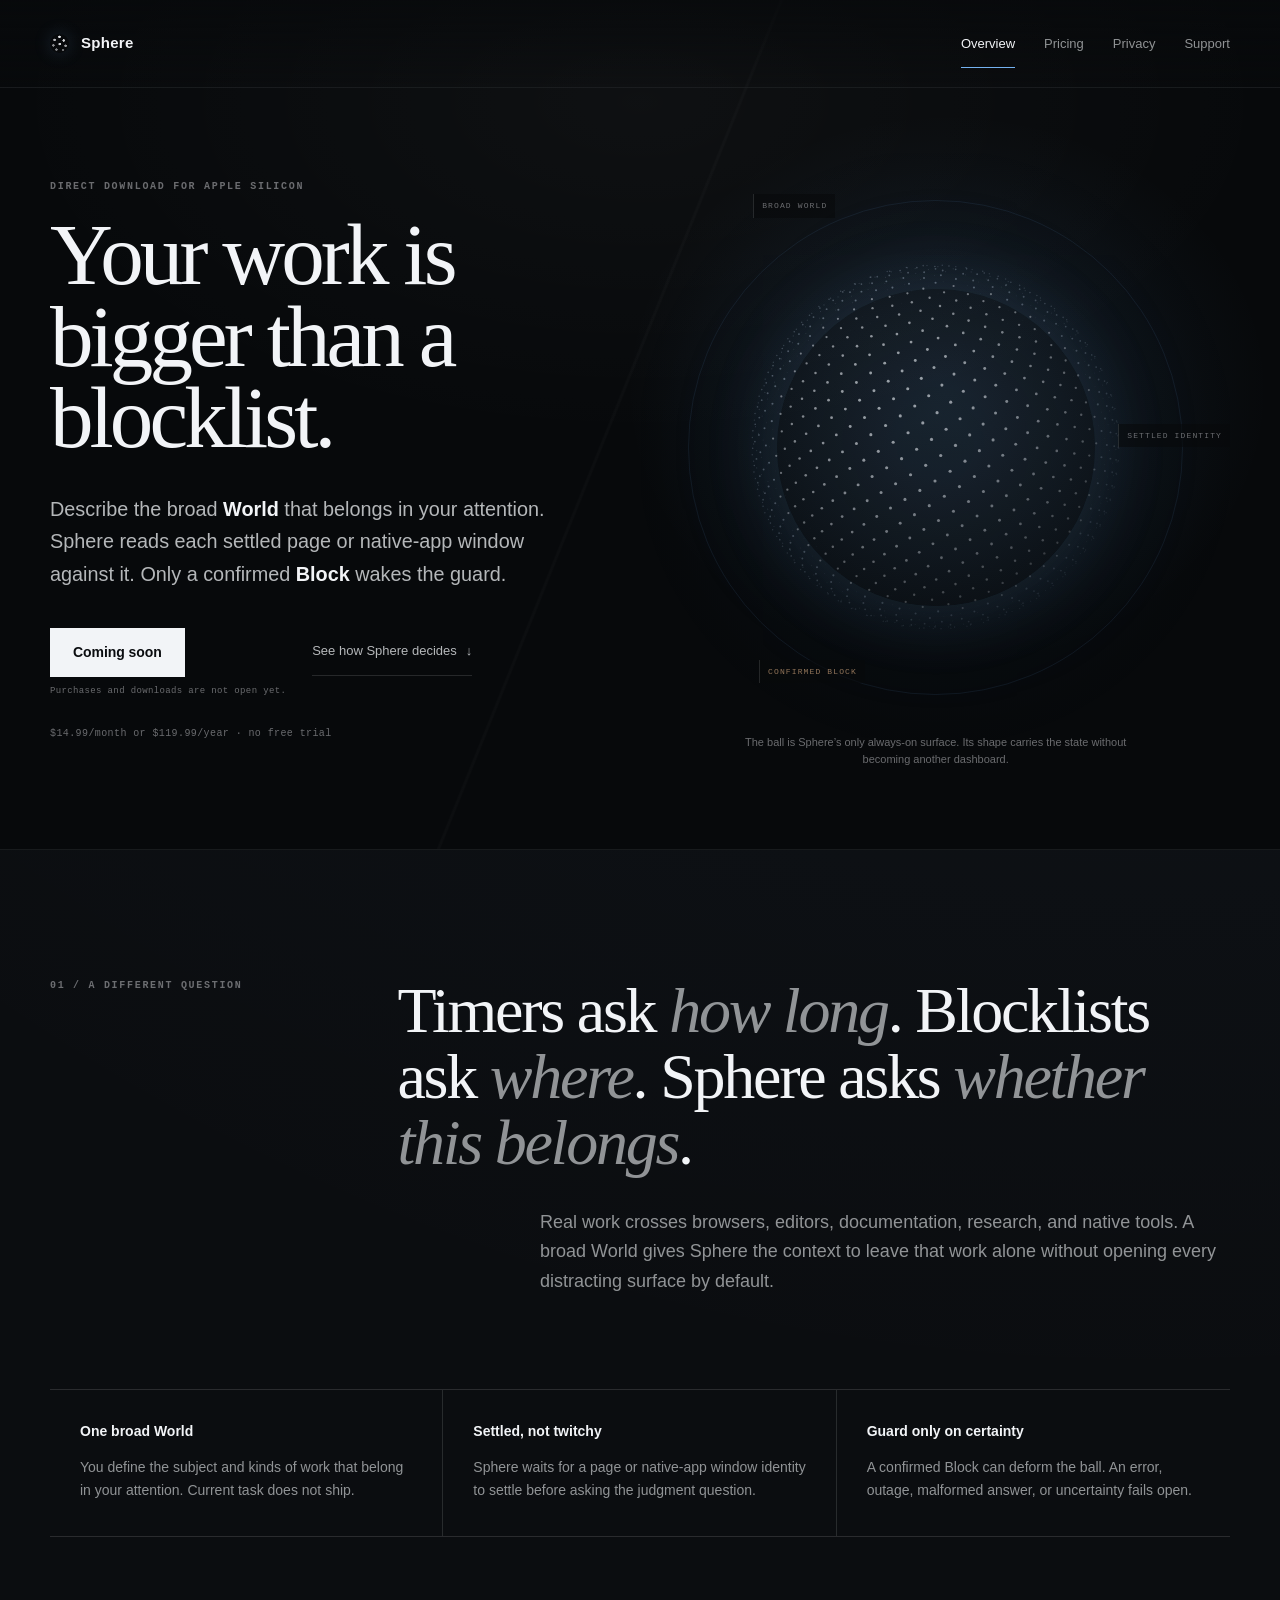
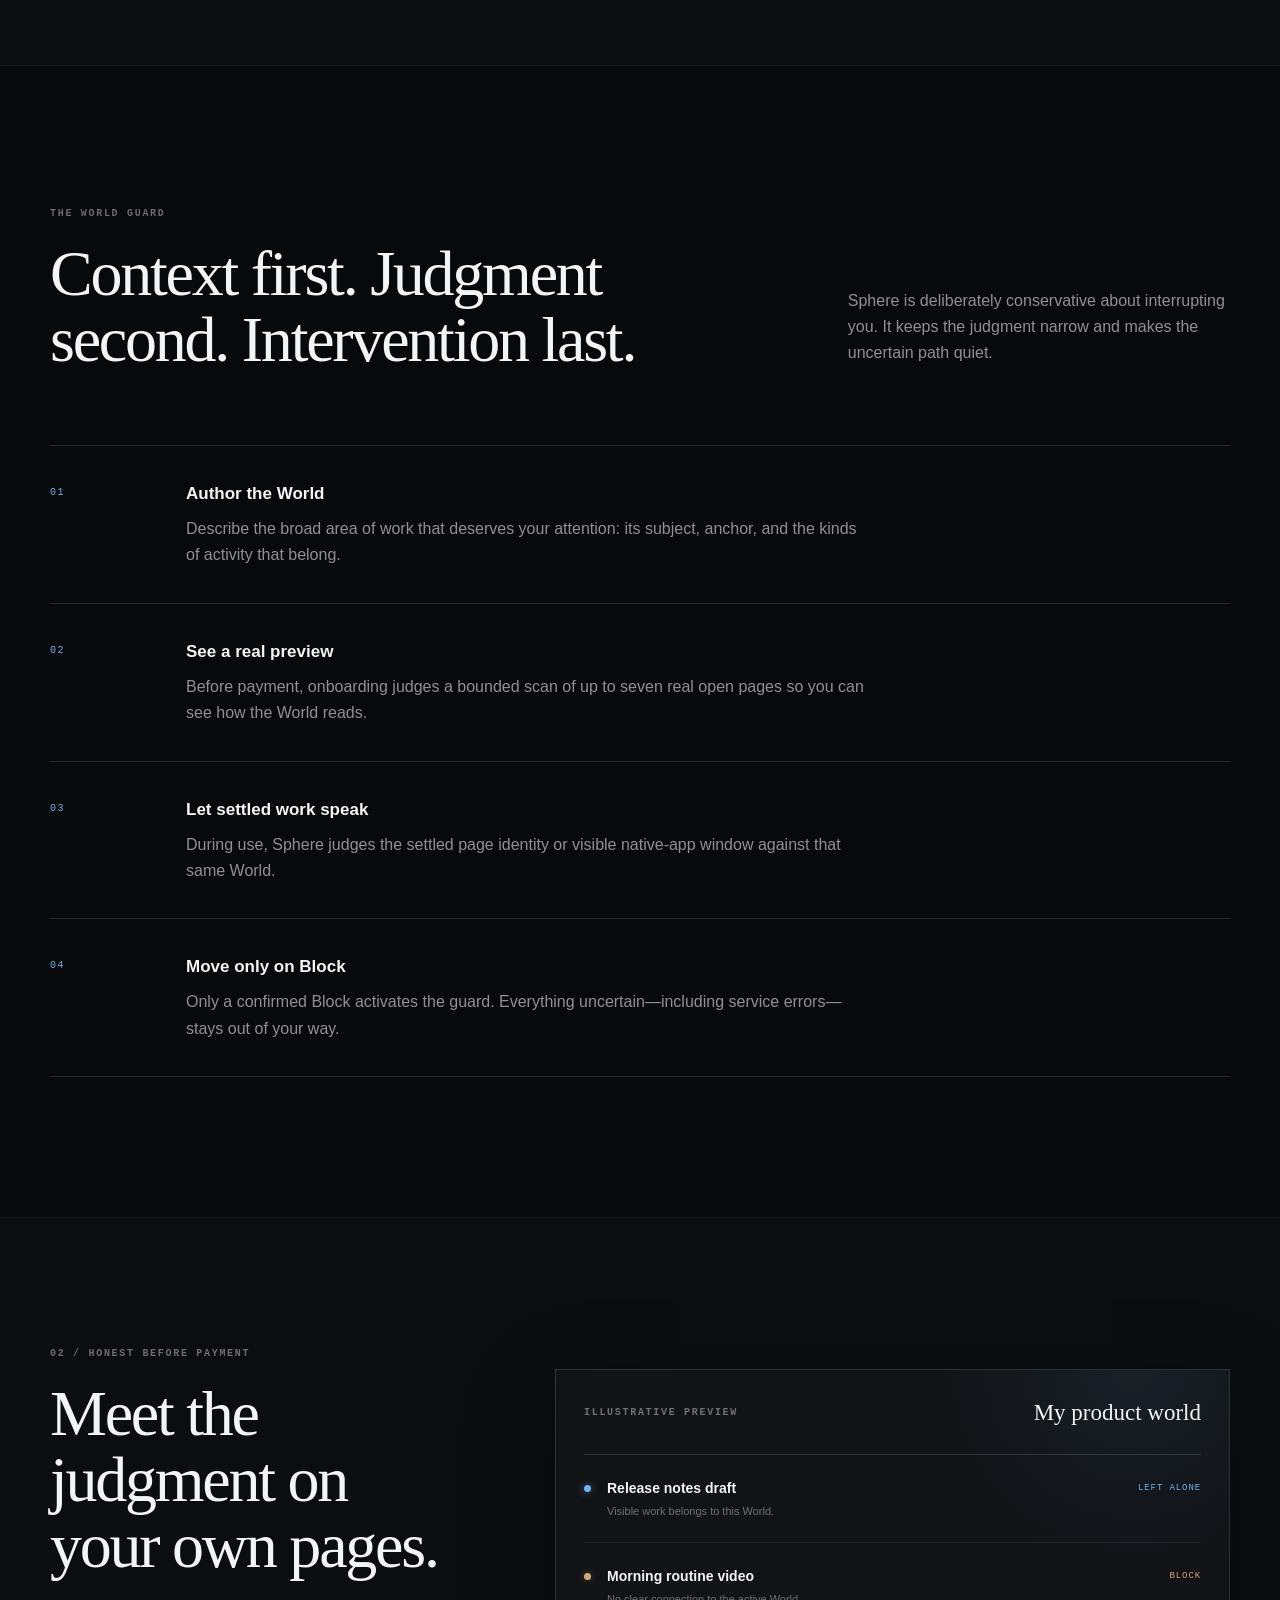
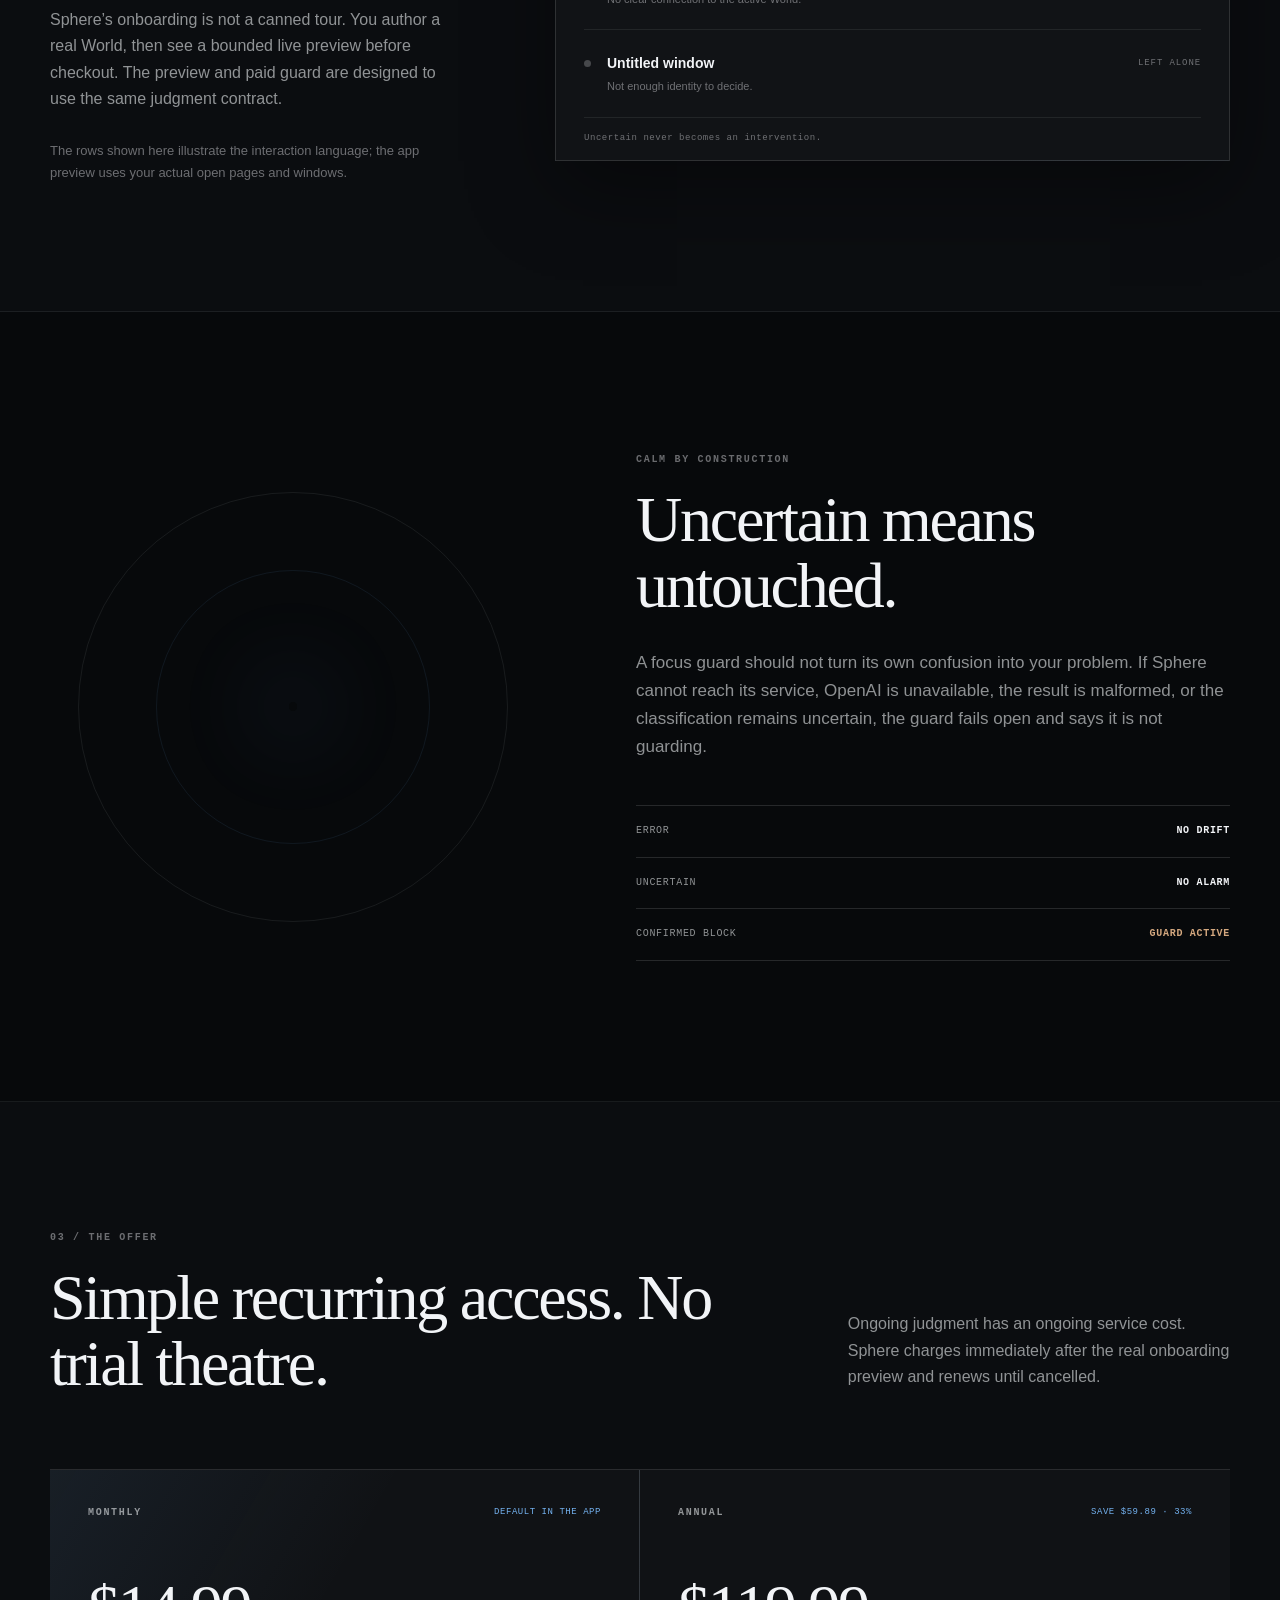
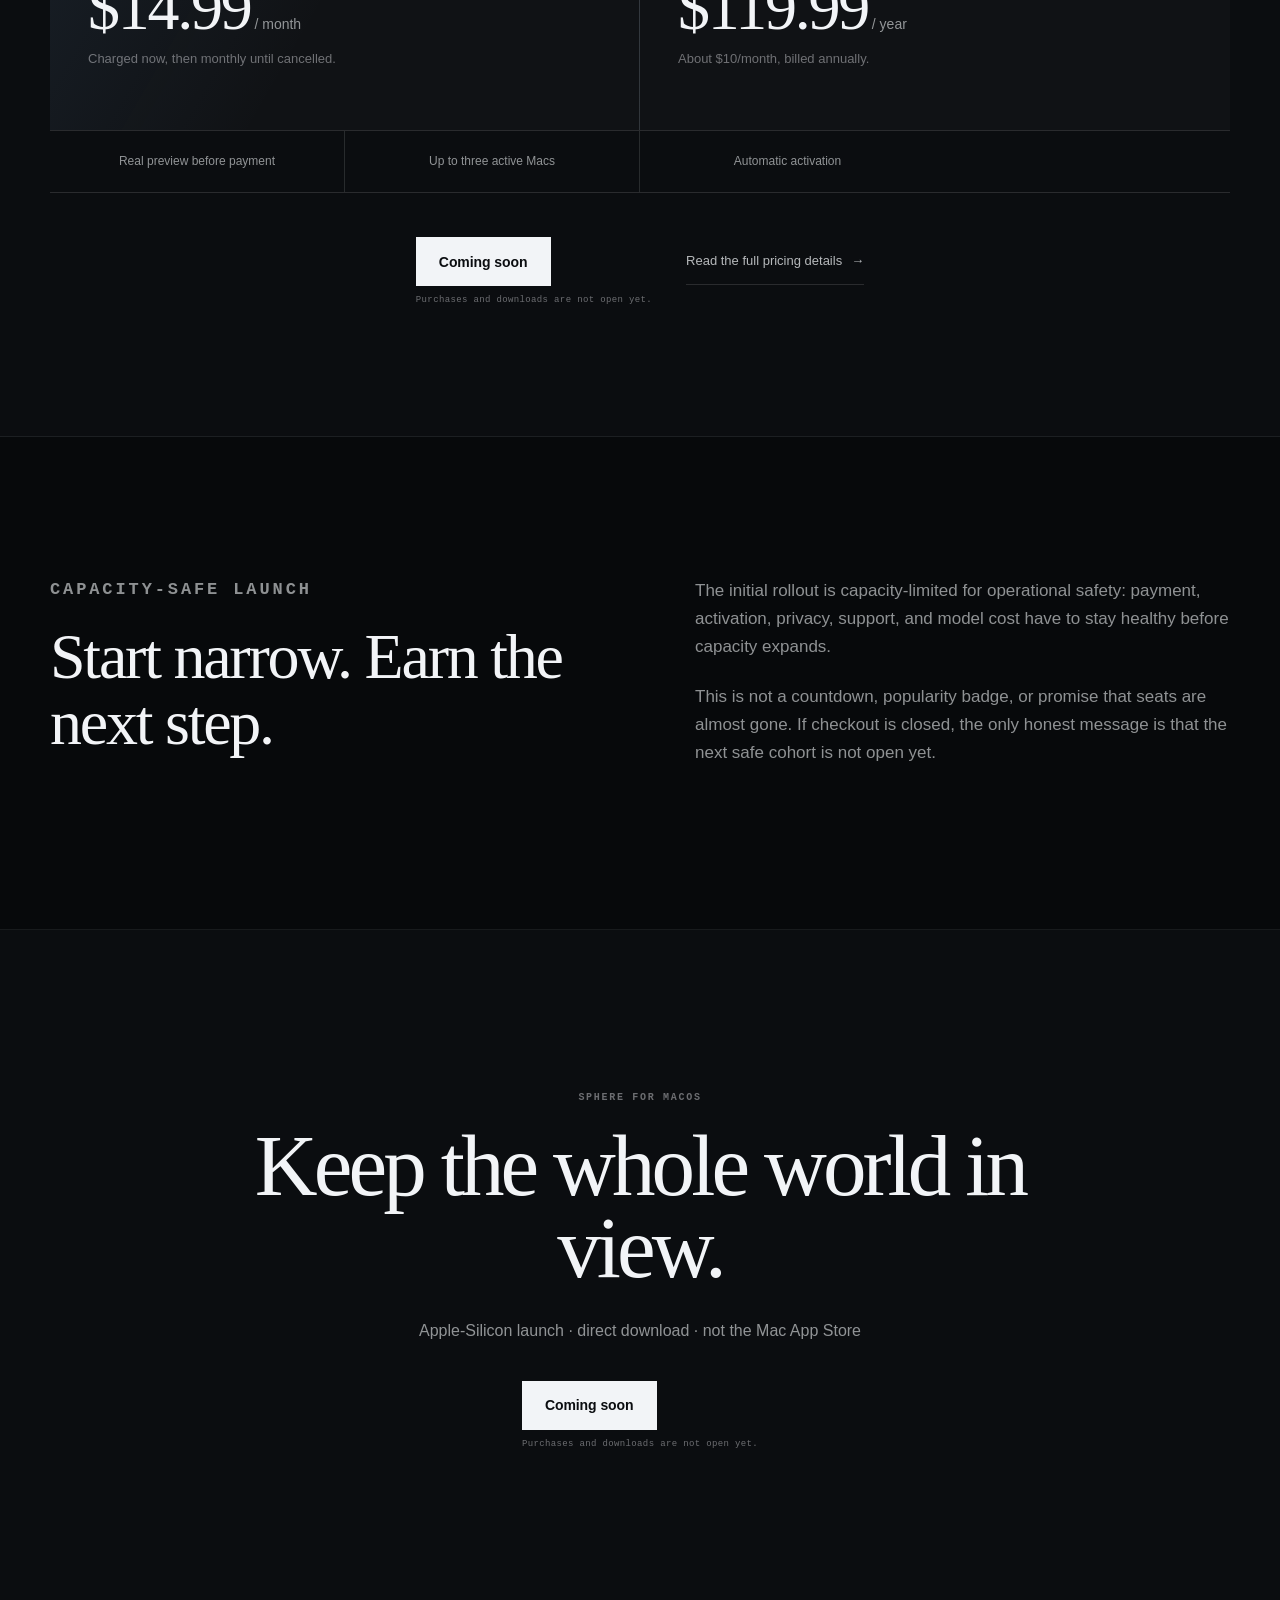
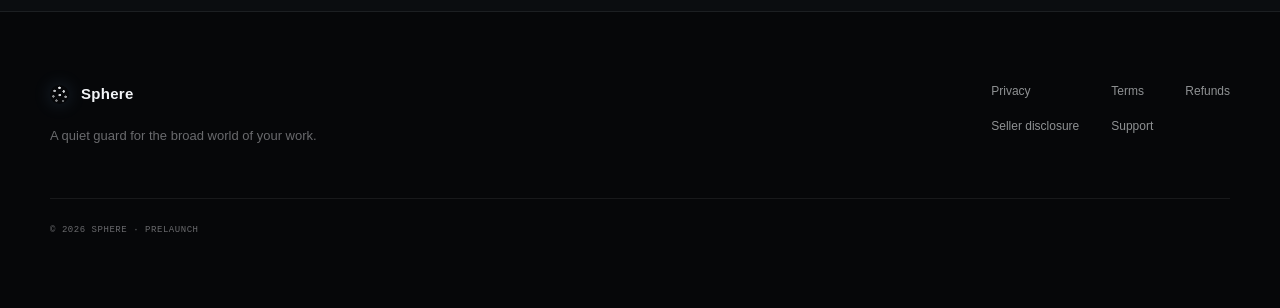
==== index.html @ e58c934d "Deploy Sphere prelaunch site from bf35079" ====
<!doctype html>
<html lang="en">
  <head>
    <meta charset="utf-8">
    <meta name="viewport" content="width=device-width, initial-scale=1">
    <meta name="theme-color" content="#0b0d10">
    <meta name="robots" content="index, follow">
    <title>Sphere — Focus without shrinking your world</title>
    <meta name="description" content="Sphere is a direct-download macOS focus guard that judges settled pages and app windows against the broad World of your work.">
    <meta property="og:type" content="website">
    <meta property="og:site_name" content="Sphere">
    <meta property="og:title" content="Sphere — Focus without shrinking your world">
    <meta property="og:description" content="Sphere is a direct-download macOS focus guard that judges settled pages and app windows against the broad World of your work.">
    <meta name="twitter:card" content="summary">
    <meta name="twitter:title" content="Sphere — Focus without shrinking your world">
    <meta name="twitter:description" content="Sphere is a direct-download macOS focus guard that judges settled pages and app windows against the broad World of your work.">
    <link rel="canonical" href="https://spherefocus.app/">
    <meta property="og:url" content="https://spherefocus.app/">
    <link rel="stylesheet" href="/assets/styles.css">
    <script src="/assets/site.js" type="module"></script>
  </head>
  <body class="home">
    <a class="skip-link" href="#main">Skip to content</a>
    
    <header class="site-header">
      <div class="nav-shell">
        <a class="brand" href="/" aria-label="Sphere home">
          <span class="brand-mark" aria-hidden="true"></span>
          <span>Sphere</span>
        </a>
        <button class="nav-toggle" type="button" aria-expanded="false" aria-controls="primary-nav">
          <span>Menu</span>
        </button>
        <nav class="primary-nav" id="primary-nav" aria-label="Primary">
          
      <a href="/" aria-current="page">
        Overview
      </a>
      <a href="/pricing">
        Pricing
      </a>
      <a href="/privacy">
        Privacy
      </a>
      <a href="/support">
        Support
      </a>
        </nav>
      </div>
    </header>
    <main id="main">
      
    <section class="hero section-dark">
      <div class="hero-atmosphere" aria-hidden="true"></div>
      <div class="wrap hero-grid">
        <div class="hero-copy">
          <p class="eyebrow">Direct download for Apple Silicon</p>
          <h1>Your work is bigger than a blocklist.</h1>
          <p class="hero-lede">
            Describe the broad <strong>World</strong> that belongs in your
            attention. Sphere reads each settled page or native-app window
            against it. Only a confirmed <strong>Block</strong> wakes the guard.
          </p>
          <div class="hero-actions">
            
      <span class="guarded-action prelaunch-action">
        <span class="button primary" aria-disabled="true">Coming soon</span>
        <span class="action-status">Purchases and downloads are not open yet.</span>
      </span>
            <a class="text-link" href="#how">See how Sphere decides <span aria-hidden="true">↓</span></a>
          </div>
          <p class="hero-footnote">
            $14.99/month or $119.99/year · no free trial
          </p>
        </div>
        <figure class="sphere-figure">
          <div class="sphere-frame">
            <canvas
              class="sphere-canvas"
              data-sphere
              data-dots="1280"
              aria-hidden="true"
            ></canvas>
            <span class="sphere-label sphere-label-top">Broad World</span>
            <span class="sphere-label sphere-label-right">Settled identity</span>
            <span class="sphere-label sphere-label-bottom">Confirmed Block</span>
          </div>
          <figcaption>
            The ball is Sphere’s only always-on surface. Its shape carries the
            state without becoming another dashboard.
          </figcaption>
        </figure>
      </div>
    </section>

    <section class="thesis-section">
      <div class="wrap thesis-grid">
        <p class="section-index">01 / A different question</p>
        <div class="thesis-copy">
          <h2>Timers ask <em>how long</em>. Blocklists ask <em>where</em>. Sphere asks <em>whether this belongs</em>.</h2>
          <p>
            Real work crosses browsers, editors, documentation, research, and
            native tools. A broad World gives Sphere the context to leave that
            work alone without opening every distracting surface by default.
          </p>
        </div>
      </div>
      <div class="wrap comparison-grid">
        
    <article class="fact-card">
      <h3>One broad World</h3>
      <p>You define the subject and kinds of work that belong in your attention. Current task does not ship.</p>
    </article>
        
    <article class="fact-card">
      <h3>Settled, not twitchy</h3>
      <p>Sphere waits for a page or native-app window identity to settle before asking the judgment question.</p>
    </article>
        
    <article class="fact-card">
      <h3>Guard only on certainty</h3>
      <p>A confirmed Block can deform the ball. An error, outage, malformed answer, or uncertainty fails open.</p>
    </article>
      </div>
    </section>

    <section class="how-section section-dark" id="how">
      <div class="wrap section-heading split-heading">
        <div>
          <p class="eyebrow">The World guard</p>
          <h2>Context first. Judgment second. Intervention last.</h2>
        </div>
        <p>
          Sphere is deliberately conservative about interrupting you. It keeps
          the judgment narrow and makes the uncertain path quiet.
        </p>
      </div>
      <div class="wrap steps">
        
    <article class="step">
      <p class="step-number" aria-hidden="true">01</p>
      <div>
        <h3>Author the World</h3>
        <p>Describe the broad area of work that deserves your attention: its subject, anchor, and the kinds of activity that belong.</p>
      </div>
    </article>
        
    <article class="step">
      <p class="step-number" aria-hidden="true">02</p>
      <div>
        <h3>See a real preview</h3>
        <p>Before payment, onboarding judges a bounded scan of up to seven real open pages so you can see how the World reads.</p>
      </div>
    </article>
        
    <article class="step">
      <p class="step-number" aria-hidden="true">03</p>
      <div>
        <h3>Let settled work speak</h3>
        <p>During use, Sphere judges the settled page identity or visible native-app window against that same World.</p>
      </div>
    </article>
        
    <article class="step">
      <p class="step-number" aria-hidden="true">04</p>
      <div>
        <h3>Move only on Block</h3>
        <p>Only a confirmed Block activates the guard. Everything uncertain—including service errors—stays out of your way.</p>
      </div>
    </article>
      </div>
    </section>

    <section class="preview-section">
      <div class="wrap preview-grid">
        <div class="preview-copy">
          <p class="section-index">02 / Honest before payment</p>
          <h2>Meet the judgment on your own pages.</h2>
          <p>
            Sphere’s onboarding is not a canned tour. You author a real World,
            then see a bounded live preview before checkout. The preview and
            paid guard are designed to use the same judgment contract.
          </p>
          <p class="quiet">
            The rows shown here illustrate the interaction language; the app
            preview uses your actual open pages and windows.
          </p>
        </div>
        <div class="judgment-panel" aria-label="Illustrative Sphere preview states">
          <div class="panel-head">
            <span class="tag">Illustrative preview</span>
            <span>My product world</span>
          </div>
          <div class="judgment-row">
            <span class="verdict-dot allow" aria-hidden="true"></span>
            <div><strong>Release notes draft</strong><small>Visible work belongs to this World.</small></div>
            <span class="verdict allow">Left alone</span>
          </div>
          <div class="judgment-row">
            <span class="verdict-dot block" aria-hidden="true"></span>
            <div><strong>Morning routine video</strong><small>No clear connection to the active World.</small></div>
            <span class="verdict block">Block</span>
          </div>
          <div class="judgment-row">
            <span class="verdict-dot uncertain" aria-hidden="true"></span>
            <div><strong>Untitled window</strong><small>Not enough identity to decide.</small></div>
            <span class="verdict uncertain">Left alone</span>
          </div>
          <p class="panel-note">Uncertain never becomes an intervention.</p>
        </div>
      </div>
    </section>

    <section class="fail-open-section section-dark">
      <div class="wrap fail-open-grid">
        <div class="fail-open-orbit" aria-hidden="true">
          <div class="orbit-ring">
            <canvas class="sphere-canvas small" data-sphere data-dots="560"></canvas>
          </div>
        </div>
        <div>
          <p class="eyebrow">Calm by construction</p>
          <h2>Uncertain means untouched.</h2>
          <p class="lede">
            A focus guard should not turn its own confusion into your problem.
            If Sphere cannot reach its service, OpenAI is unavailable, the
            result is malformed, or the classification remains uncertain, the
            guard fails open and says it is not guarding.
          </p>
          <ul class="signal-list">
            <li><span>Error</span><strong>No drift</strong></li>
            <li><span>Uncertain</span><strong>No alarm</strong></li>
            <li><span>Confirmed Block</span><strong>Guard active</strong></li>
          </ul>
        </div>
      </div>
    </section>

    <section class="pricing-section">
      <div class="wrap section-heading split-heading">
        <div>
          <p class="section-index">03 / The offer</p>
          <h2>Simple recurring access. No trial theatre.</h2>
        </div>
        <p>
          Ongoing judgment has an ongoing service cost. Sphere charges
          immediately after the real onboarding preview and renews until
          cancelled.
        </p>
      </div>
      <div class="wrap">
        
    <div class="plan-grid" aria-label="Sphere subscription plans">
      <article class="plan-card plan-default">
        <div class="plan-topline">
          <span class="tag">Monthly</span>
          <span class="plan-default-note">Default in the app</span>
        </div>
        <p class="plan-price"><span>$14.99</span> / month</p>
        <p>Charged now, then monthly until cancelled.</p>
      </article>
      <article class="plan-card">
        <div class="plan-topline">
          <span class="tag">Annual</span>
          <span class="plan-save">Save $59.89 · 33%</span>
        </div>
        <p class="plan-price"><span>$119.99</span> / year</p>
        <p>About $10/month, billed annually.</p>
      </article>
    </div>
        <div class="offer-strip">
          <span>Real preview before payment</span>
          <span>Up to three active Macs</span>
          <span>Automatic activation</span>
        </div>
        <div class="center-action">
          
      <span class="guarded-action prelaunch-action">
        <span class="button primary" aria-disabled="true">Coming soon</span>
        <span class="action-status">Purchases and downloads are not open yet.</span>
      </span>
          <a class="text-link" href="/pricing">Read the full pricing details <span aria-hidden="true">→</span></a>
        </div>
      </div>
    </section>

    <section class="rollout-section section-dark">
      <div class="wrap rollout-grid">
        <div>
          <p class="eyebrow">Capacity-safe launch</p>
          <h2>Start narrow. Earn the next step.</h2>
        </div>
        <div>
          <p>
            The initial rollout is capacity-limited for operational safety:
            payment, activation, privacy, support, and model cost have to stay
            healthy before capacity expands.
          </p>
          <p>
            This is not a countdown, popularity badge, or promise that seats
            are almost gone. If checkout is closed, the only honest message is
            that the next safe cohort is not open yet.
          </p>
        </div>
      </div>
    </section>

    <section class="closing-section">
      <div class="wrap closing-inner">
        <p class="eyebrow">Sphere for macOS</p>
        <h2>Keep the whole world in view.</h2>
        <p>Apple-Silicon launch · direct download · not the Mac App Store</p>
        
      <span class="guarded-action prelaunch-action">
        <span class="button primary" aria-disabled="true">Coming soon</span>
        <span class="action-status">Purchases and downloads are not open yet.</span>
      </span>
      </div>
    </section>
  
    </main>
    
    <footer class="site-footer">
      <div class="wrap footer-grid">
        <div>
          <a class="brand footer-brand" href="/">
            <span class="brand-mark" aria-hidden="true"></span>
            <span>Sphere</span>
          </a>
          <p>A quiet guard for the broad world of your work.</p>
        </div>
        <nav class="footer-links" aria-label="Legal and support">
          <a href="/privacy">Privacy</a><a href="/terms">Terms</a><a href="/refund">Refunds</a><a href="/commercial-disclosure">Seller disclosure</a><a href="/support">Support</a>
        </nav>
        <div class="footer-state">
          <span>© 2026 Sphere · Prelaunch</span>
        </div>
      </div>
    </footer>
  </body>
</html>
---- assets/styles.css ----
:root {
  color-scheme: dark;
  --bg: #0b0d10;
  --bg-deep: #07090b;
  --bg-raised: #111419;
  --bg-soft: #15191f;
  --ink: #f2f4f7;
  --ink-75: rgba(242, 244, 247, 0.74);
  --ink-58: rgba(242, 244, 247, 0.58);
  --ink-42: rgba(242, 244, 247, 0.42);
  --ink-24: rgba(242, 244, 247, 0.24);
  --line: rgba(242, 244, 247, 0.13);
  --line-soft: rgba(242, 244, 247, 0.075);
  --accent: #74b2f0;
  --accent-soft: rgba(116, 178, 240, 0.13);
  --warm: #d4a87f;
  --serif: "Iowan Old Style", "Baskerville", "Times New Roman", serif;
  --sans:
    -apple-system, BlinkMacSystemFont, "SF Pro Text", "Helvetica Neue", Arial,
    sans-serif;
  --mono: "SFMono-Regular", "SF Mono", Menlo, Consolas, monospace;
  --wrap: min(1180px, calc(100vw - 64px));
  --shadow: 0 28px 80px rgba(0, 0, 0, 0.38);
}

* {
  box-sizing: border-box;
}

html {
  scroll-behavior: smooth;
  background: var(--bg);
}

body {
  margin: 0;
  min-width: 320px;
  overflow-x: hidden;
  background:
    radial-gradient(
      circle at 90% -10%,
      rgba(116, 178, 240, 0.07),
      transparent 28%
    ),
    var(--bg);
  color: var(--ink);
  font-family: var(--sans);
  font-size: 16px;
  line-height: 1.65;
  -webkit-font-smoothing: antialiased;
  text-rendering: optimizeLegibility;
}

::selection {
  background: rgba(116, 178, 240, 0.28);
  color: var(--ink);
}

a {
  color: inherit;
}

img,
canvas {
  display: block;
  max-width: 100%;
}

button,
input,
select,
textarea {
  font: inherit;
}

button:disabled {
  cursor: not-allowed;
}

:focus-visible {
  outline: 2px solid var(--accent);
  outline-offset: 4px;
}

.skip-link {
  position: fixed;
  top: 12px;
  left: 12px;
  z-index: 100;
  padding: 10px 14px;
  transform: translateY(-160%);
  background: var(--ink);
  color: var(--bg);
  text-decoration: none;
}

.skip-link:focus {
  transform: translateY(0);
}

.wrap {
  width: var(--wrap);
  margin-inline: auto;
}

.site-header {
  position: absolute;
  inset: 0 0 auto;
  z-index: 20;
  height: 88px;
  border-bottom: 1px solid var(--line-soft);
  background: linear-gradient(180deg, rgba(7, 9, 11, 0.74), transparent);
}

.nav-shell {
  width: var(--wrap);
  height: 100%;
  margin-inline: auto;
  display: flex;
  align-items: center;
  justify-content: space-between;
  gap: 32px;
}

.brand {
  display: inline-flex;
  align-items: center;
  gap: 12px;
  color: var(--ink);
  font-size: 15px;
  font-weight: 620;
  letter-spacing: 0.02em;
  text-decoration: none;
}

.brand-mark {
  width: 19px;
  height: 19px;
  border-radius: 50%;
  background:
    radial-gradient(
      circle at 50% 15%,
      rgba(242, 244, 247, 0.95) 0 1px,
      transparent 1.5px
    ),
    radial-gradient(
      circle at 24% 31%,
      rgba(242, 244, 247, 0.75) 0 1px,
      transparent 1.5px
    ),
    radial-gradient(
      circle at 72% 34%,
      rgba(242, 244, 247, 0.85) 0 1px,
      transparent 1.5px
    ),
    radial-gradient(
      circle at 18% 60%,
      rgba(242, 244, 247, 0.56) 0 1px,
      transparent 1.5px
    ),
    radial-gradient(
      circle at 51% 53%,
      rgba(242, 244, 247, 0.86) 0 1px,
      transparent 1.5px
    ),
    radial-gradient(
      circle at 82% 62%,
      rgba(242, 244, 247, 0.64) 0 1px,
      transparent 1.5px
    ),
    radial-gradient(
      circle at 34% 82%,
      rgba(242, 244, 247, 0.5) 0 1px,
      transparent 1.5px
    ),
    radial-gradient(
      circle at 69% 84%,
      rgba(242, 244, 247, 0.42) 0 1px,
      transparent 1.5px
    );
  box-shadow: 0 0 18px rgba(116, 178, 240, 0.18);
}

.primary-nav {
  display: flex;
  align-items: center;
  gap: 29px;
}

.primary-nav a {
  position: relative;
  color: var(--ink-58);
  font-size: 13px;
  text-decoration: none;
  transition: color 150ms ease;
}

.primary-nav a:hover,
.primary-nav a[aria-current="page"] {
  color: var(--ink);
}

.primary-nav a[aria-current="page"]::after {
  position: absolute;
  content: "";
  left: 0;
  right: 0;
  bottom: -14px;
  height: 1px;
  background: var(--accent);
}

.nav-toggle {
  display: none;
  border: 0;
  background: transparent;
  color: var(--ink);
}

.section-dark {
  position: relative;
  background-color: var(--bg-deep);
  color: var(--ink);
}

.hero {
  min-height: 850px;
  overflow: hidden;
  border-bottom: 1px solid var(--line-soft);
  display: grid;
  align-items: center;
}

.hero-atmosphere {
  position: absolute;
  inset: 0;
  pointer-events: none;
  background:
    radial-gradient(
      ellipse 40% 52% at 74% 46%,
      rgba(116, 178, 240, 0.1),
      transparent 63%
    ),
    radial-gradient(
      ellipse 80% 64% at 50% 12%,
      rgba(255, 255, 255, 0.03),
      transparent 63%
    ),
    linear-gradient(
      112deg,
      transparent 0 48%,
      rgba(255, 255, 255, 0.018) 48.1% 48.2%,
      transparent 48.3%
    );
}

.hero-grid {
  position: relative;
  display: grid;
  grid-template-columns: minmax(0, 0.96fr) minmax(480px, 1.04fr);
  gap: 48px;
  align-items: center;
  padding-block: 152px 80px;
}

.eyebrow,
.section-index,
.tag {
  margin: 0 0 20px;
  color: var(--ink-42);
  font-family: var(--mono);
  font-size: 10px;
  font-weight: 600;
  letter-spacing: 0.17em;
  line-height: 1.5;
  text-transform: uppercase;
}

.hero h1,
.page-hero h1,
.closing-inner h2 {
  margin: 0;
  max-width: 900px;
  font-family: var(--serif);
  font-size: clamp(62px, 6.8vw, 104px);
  font-weight: 400;
  letter-spacing: -0.045em;
  line-height: 0.94;
}

.hero h1 {
  max-width: 700px;
}

.hero-lede {
  max-width: 620px;
  margin: 34px 0 0;
  color: var(--ink-75);
  font-size: clamp(17px, 1.55vw, 21px);
  line-height: 1.62;
}

.hero-lede strong {
  color: var(--ink);
  font-weight: 580;
}

.hero-actions {
  display: flex;
  align-items: flex-start;
  flex-wrap: wrap;
  gap: 20px 26px;
  margin-top: 38px;
}

.guarded-action {
  display: inline-flex;
  flex-direction: column;
  align-items: flex-start;
  gap: 8px;
  max-width: 310px;
}

.button {
  min-height: 49px;
  display: inline-flex;
  align-items: center;
  justify-content: center;
  padding: 12px 22px;
  border: 1px solid var(--ink);
  border-radius: 0;
  background: var(--ink);
  color: var(--bg);
  font-size: 14px;
  font-weight: 650;
  letter-spacing: -0.005em;
  line-height: 1.2;
  text-align: center;
  text-decoration: none;
  transition:
    opacity 150ms ease,
    background 150ms ease,
    color 150ms ease;
}

.button:hover:not(:disabled) {
  opacity: 0.82;
}

.button:disabled {
  border-color: var(--line);
  background: rgba(242, 244, 247, 0.075);
  color: var(--ink-42);
}

.button.secondary {
  border-color: var(--line);
  background: transparent;
  color: var(--ink);
}

.action-status {
  color: var(--ink-42);
  font-family: var(--mono);
  font-size: 9px;
  letter-spacing: 0.04em;
  line-height: 1.45;
}

.text-link {
  display: inline-flex;
  align-items: center;
  min-height: 48px;
  gap: 9px;
  color: var(--ink-75);
  font-size: 13px;
  text-decoration: none;
  border-bottom: 1px solid var(--line);
  transition:
    color 150ms ease,
    border-color 150ms ease;
}

.text-link:hover {
  color: var(--ink);
  border-color: var(--ink-58);
}

.hero-footnote {
  margin: 28px 0 0;
  color: var(--ink-42);
  font-family: var(--mono);
  font-size: 10px;
  letter-spacing: 0.04em;
}

.sphere-figure {
  margin: 0;
}

.sphere-frame {
  position: relative;
  width: min(100%, 620px);
  aspect-ratio: 1;
  margin-inline: auto;
}

.sphere-frame::before,
.sphere-frame::after {
  position: absolute;
  z-index: 0;
  content: "";
  pointer-events: none;
  border-radius: 50%;
}

.sphere-frame::before {
  inset: 8%;
  border: 1px solid rgba(116, 178, 240, 0.09);
}

.sphere-frame::after {
  inset: 23%;
  box-shadow:
    0 0 80px rgba(116, 178, 240, 0.13),
    0 0 170px rgba(116, 178, 240, 0.05);
}

.sphere-canvas {
  position: relative;
  z-index: 1;
  width: 100%;
  height: 100%;
}

.sphere-label {
  position: absolute;
  z-index: 2;
  padding: 5px 8px;
  border-left: 1px solid var(--line);
  color: var(--ink-42);
  background: rgba(7, 9, 11, 0.6);
  font-family: var(--mono);
  font-size: 8px;
  letter-spacing: 0.14em;
  text-transform: uppercase;
}

.sphere-label-top {
  top: 7%;
  left: 19%;
}

.sphere-label-right {
  top: 46%;
  right: 0;
}

.sphere-label-bottom {
  bottom: 10%;
  left: 20%;
  color: rgba(212, 168, 127, 0.68);
}

.sphere-figure figcaption {
  max-width: 430px;
  margin: -8px auto 0;
  color: var(--ink-42);
  font-size: 11px;
  line-height: 1.55;
  text-align: center;
}

.thesis-section,
.preview-section,
.pricing-section,
.closing-section,
.page-section {
  padding-block: 128px;
  border-bottom: 1px solid var(--line-soft);
}

.thesis-grid {
  display: grid;
  grid-template-columns: 0.35fr 1fr;
  gap: 56px;
}

.thesis-copy {
  max-width: 850px;
}

.thesis-copy h2,
.section-heading h2,
.fail-open-grid h2,
.rollout-grid h2,
.preview-copy h2,
.prose h2,
.download-card h2,
.release-body h2,
.refund-grid h2 {
  margin: 0;
  font-family: var(--serif);
  font-size: clamp(40px, 5vw, 68px);
  font-weight: 400;
  letter-spacing: -0.035em;
  line-height: 1.03;
}

.thesis-copy h2 em {
  color: var(--ink-58);
  font-weight: 400;
}

.thesis-copy > p {
  max-width: 690px;
  margin: 32px 0 0 auto;
  color: var(--ink-58);
  font-size: 18px;
}

.comparison-grid {
  display: grid;
  grid-template-columns: repeat(3, 1fr);
  margin-top: 92px;
  border-top: 1px solid var(--line);
  border-bottom: 1px solid var(--line);
}

.fact-card {
  padding: 30px 30px 34px;
  border-right: 1px solid var(--line);
}

.fact-card:last-child {
  border-right: 0;
}

.fact-card h3 {
  margin: 0 0 13px;
  color: var(--ink);
  font-family: var(--sans);
  font-size: 14px;
  font-weight: 620;
}

.fact-card p {
  margin: 0;
  color: var(--ink-58);
  font-size: 14px;
}

.how-section,
.fail-open-section,
.rollout-section {
  padding-block: 140px;
  border-bottom: 1px solid var(--line-soft);
}

.section-heading {
  margin-bottom: 72px;
}

.split-heading {
  display: grid;
  grid-template-columns: minmax(0, 1.3fr) minmax(280px, 0.7fr);
  gap: 88px;
  align-items: end;
}

.split-heading > p {
  margin: 0 0 6px;
  color: var(--ink-58);
  font-size: 16px;
}

.steps {
  border-top: 1px solid var(--line);
}

.step {
  display: grid;
  grid-template-columns: 110px 1fr;
  gap: 26px;
  padding: 34px 0;
  border-bottom: 1px solid var(--line);
}

.step-number {
  margin: 5px 0 0;
  color: var(--accent);
  font-family: var(--mono);
  font-size: 10px;
  letter-spacing: 0.16em;
}

.step h3 {
  margin: 0;
  font-size: 17px;
  font-weight: 600;
}

.step p:not(.step-number) {
  max-width: 680px;
  margin: 8px 0 0;
  color: var(--ink-58);
}

.preview-grid {
  display: grid;
  grid-template-columns: minmax(0, 0.75fr) minmax(500px, 1.25fr);
  gap: 100px;
  align-items: center;
}

.preview-copy p:not(.section-index) {
  max-width: 540px;
  margin: 28px 0 0;
  color: var(--ink-58);
}

.preview-copy p.quiet,
.quiet {
  color: var(--ink-42);
  font-size: 13px;
}

.judgment-panel {
  position: relative;
  padding: 24px 28px 14px;
  overflow: hidden;
  border: 1px solid var(--line);
  background:
    radial-gradient(
      circle at 86% 0,
      rgba(116, 178, 240, 0.08),
      transparent 30%
    ),
    rgba(255, 255, 255, 0.025);
  box-shadow: var(--shadow);
}

.panel-head {
  display: flex;
  align-items: center;
  justify-content: space-between;
  gap: 20px;
  padding-bottom: 22px;
  border-bottom: 1px solid var(--line);
}

.panel-head .tag {
  margin: 0;
}

.panel-head > span:last-child {
  font-family: var(--serif);
  font-size: 23px;
}

.judgment-row {
  display: grid;
  grid-template-columns: 8px minmax(0, 1fr) auto;
  gap: 15px;
  align-items: start;
  padding: 22px 0;
  border-bottom: 1px solid var(--line-soft);
}

.judgment-row strong,
.judgment-row small {
  display: block;
}

.judgment-row strong {
  color: var(--ink);
  font-size: 14px;
  font-weight: 570;
}

.judgment-row small {
  margin-top: 3px;
  color: var(--ink-42);
  font-size: 11px;
  line-height: 1.5;
}

.verdict-dot {
  width: 7px;
  height: 7px;
  margin-top: 8px;
  border-radius: 50%;
  background: var(--ink-24);
}

.verdict-dot.allow {
  background: var(--accent);
  box-shadow: 0 0 8px rgba(116, 178, 240, 0.55);
}

.verdict-dot.block {
  background: var(--warm);
  box-shadow: 0 0 8px rgba(212, 168, 127, 0.4);
}

.verdict {
  margin-top: 4px;
  color: var(--ink-42);
  font-family: var(--mono);
  font-size: 9px;
  letter-spacing: 0.1em;
  text-transform: uppercase;
}

.verdict.allow {
  color: var(--accent);
}

.verdict.block {
  color: var(--warm);
}

.panel-note {
  margin: 13px 0 0;
  color: var(--ink-42);
  font-family: var(--mono);
  font-size: 9px;
  letter-spacing: 0.06em;
}

.fail-open-grid {
  display: grid;
  grid-template-columns: minmax(390px, 0.9fr) minmax(0, 1.1fr);
  gap: 100px;
  align-items: center;
}

.fail-open-orbit {
  min-height: 480px;
  display: grid;
  place-items: center;
}

.orbit-ring {
  position: relative;
  width: 430px;
  max-width: 100%;
  aspect-ratio: 1;
  border: 1px solid var(--line-soft);
  border-radius: 50%;
}

.orbit-ring::before,
.orbit-ring::after {
  position: absolute;
  content: "";
  border-radius: 50%;
}

.orbit-ring::before {
  inset: 18%;
  border: 1px solid rgba(116, 178, 240, 0.09);
}

.orbit-ring::after {
  inset: 49%;
  box-shadow: 0 0 90px 42px rgba(116, 178, 240, 0.06);
}

.orbit-ring .sphere-canvas {
  position: absolute;
  inset: 12%;
  width: 76%;
  height: 76%;
}

.fail-open-grid .lede {
  margin: 30px 0 0;
  color: var(--ink-58);
  font-size: 17px;
}

.signal-list {
  margin: 44px 0 0;
  padding: 0;
  list-style: none;
  border-top: 1px solid var(--line);
}

.signal-list li {
  display: flex;
  justify-content: space-between;
  gap: 28px;
  padding: 17px 0;
  border-bottom: 1px solid var(--line);
  color: var(--ink-58);
  font-family: var(--mono);
  font-size: 10px;
  letter-spacing: 0.07em;
  text-transform: uppercase;
}

.signal-list strong {
  color: var(--ink);
  font-weight: 550;
}

.signal-list li:last-child strong {
  color: var(--warm);
}

.plan-grid {
  display: grid;
  grid-template-columns: repeat(2, 1fr);
  border-top: 1px solid var(--line);
  border-bottom: 1px solid var(--line);
}

.plan-card {
  min-height: 260px;
  padding: 35px 38px;
  border-right: 1px solid var(--line);
  background: rgba(255, 255, 255, 0.018);
}

.plan-card:last-child {
  border-right: 0;
}

.plan-default {
  background:
    linear-gradient(120deg, rgba(116, 178, 240, 0.08), transparent 48%),
    rgba(255, 255, 255, 0.018);
}

.plan-topline {
  display: flex;
  justify-content: space-between;
  gap: 20px;
}

.plan-topline .tag {
  margin: 0;
  color: var(--ink-58);
}

.plan-default-note,
.plan-save {
  color: var(--accent);
  font-family: var(--mono);
  font-size: 9px;
  letter-spacing: 0.06em;
  text-transform: uppercase;
}

.plan-price {
  margin: 56px 0 8px;
  color: var(--ink-58);
  font-size: 14px;
}

.plan-price span {
  color: var(--ink);
  font-family: var(--serif);
  font-size: clamp(45px, 5vw, 67px);
  letter-spacing: -0.035em;
  line-height: 1;
}

.plan-card > p:last-child {
  margin: 0;
  color: var(--ink-42);
  font-size: 13px;
}

.offer-strip {
  display: grid;
  grid-template-columns: repeat(4, 1fr);
  border-bottom: 1px solid var(--line);
}

.offer-strip span {
  padding: 21px 22px;
  border-right: 1px solid var(--line);
  color: var(--ink-58);
  font-size: 12px;
  text-align: center;
}

.offer-strip span:last-child {
  border-right: 0;
}

.center-action,
.pricing-action {
  display: flex;
  align-items: flex-start;
  justify-content: center;
  flex-wrap: wrap;
  gap: 24px 34px;
  margin-top: 44px;
}

.rollout-grid {
  display: grid;
  grid-template-columns: 1fr 1fr;
  gap: 110px;
  align-items: start;
}

.rollout-grid p {
  margin: 0 0 22px;
  color: var(--ink-58);
  font-size: 17px;
}

.closing-section {
  padding-block: 160px;
  text-align: center;
}

.closing-inner {
  display: flex;
  flex-direction: column;
  align-items: center;
}

.closing-inner h2 {
  max-width: 920px;
}

.closing-inner > p:not(.eyebrow) {
  margin: 30px 0 36px;
  color: var(--ink-58);
}

.page-hero {
  min-height: 650px;
  display: flex;
  flex-direction: column;
  justify-content: flex-end;
  padding-block: 176px 92px;
}

.page-hero h1 {
  font-size: clamp(60px, 7.2vw, 106px);
}

.page-hero .lede {
  max-width: 720px;
  margin: 34px 0 0 auto;
  color: var(--ink-58);
  font-size: 18px;
}

.pricing-action {
  flex-direction: column;
  align-items: center;
}

.pricing-action > p {
  max-width: 580px;
  margin: 8px auto 0;
  color: var(--ink-42);
  font-size: 12px;
  text-align: center;
}

.detail-grid {
  display: grid;
  grid-template-columns: repeat(3, 1fr);
  border-top: 1px solid var(--line);
  border-left: 1px solid var(--line);
}

.detail-grid .fact-card {
  min-height: 190px;
  border-right: 1px solid var(--line);
  border-bottom: 1px solid var(--line);
}

.detail-grid.two {
  grid-template-columns: repeat(2, 1fr);
}

.narrow {
  max-width: 780px;
}

.prose {
  color: var(--ink-58);
}

.prose p,
.prose li {
  font-size: 16px;
}

.prose h2 {
  margin-bottom: 32px;
}

.prose ol,
.prose ul {
  padding-left: 1.35em;
}

.prose li {
  margin-bottom: 12px;
  padding-left: 8px;
}

.prose .text-link {
  margin-top: 14px;
}

.download-card {
  display: grid;
  grid-template-columns: 1fr auto;
  gap: 70px;
  align-items: end;
  padding: 44px;
  border: 1px solid var(--line);
  background:
    radial-gradient(
      circle at 80% 0,
      rgba(116, 178, 240, 0.08),
      transparent 32%
    ),
    rgba(255, 255, 255, 0.018);
}

.download-card h2 {
  font-size: clamp(40px, 4vw, 60px);
}

.spec-list {
  display: grid;
  grid-template-columns: repeat(2, minmax(190px, 1fr));
  gap: 18px 44px;
  margin: 36px 0 0;
}

.spec-list div {
  display: grid;
  gap: 4px;
}

.spec-list dt {
  color: var(--ink-42);
  font-family: var(--mono);
  font-size: 9px;
  letter-spacing: 0.1em;
  text-transform: uppercase;
}

.spec-list dd {
  margin: 0;
  color: var(--ink-75);
  font-size: 13px;
}

.review-field {
  display: inline;
  color: var(--warm);
  font-family: var(--mono);
  font-size: 0.84em;
  letter-spacing: 0.02em;
}

.download-action {
  display: flex;
  flex-direction: column;
  align-items: flex-end;
}

.download-action p {
  margin: 10px 0 0;
  color: var(--ink-42);
  font-size: 11px;
}

.checksum-block {
  display: flex;
  align-items: flex-start;
  gap: 30px;
  padding: 22px 4px;
  border-bottom: 1px solid var(--line);
}

.checksum-block .tag {
  margin: 3px 0 0;
  flex: none;
}

.checksum-block code {
  min-width: 0;
  overflow-wrap: anywhere;
  color: var(--warm);
  font-family: var(--mono);
  font-size: 11px;
}

.steps.compact {
  display: grid;
  grid-template-columns: repeat(2, 1fr);
  border-left: 1px solid var(--line);
}

.steps.compact .step {
  grid-template-columns: 58px 1fr;
  padding: 30px;
  border-right: 1px solid var(--line);
}

.local-review-callout,
.support-safety {
  margin-top: 36px;
  padding: 18px 22px;
  border-left: 2px solid var(--warm);
  background: rgba(212, 168, 127, 0.05);
  color: var(--ink-58);
  font-size: 13px;
}

.local-review-callout strong,
.support-safety strong {
  color: var(--ink);
}

.draft-notice {
  display: grid;
  grid-template-columns: 190px 1fr;
  gap: 36px;
  padding: 24px 0;
  border-top: 1px solid rgba(212, 168, 127, 0.38);
  border-bottom: 1px solid rgba(212, 168, 127, 0.22);
}

.draft-notice .tag {
  margin: 0;
  color: var(--warm);
}

.draft-notice p {
  margin: 0;
  color: var(--ink-58);
  font-size: 13px;
}

.legal-page {
  max-width: 900px;
  padding-block: 80px 140px;
}

.legal-updated {
  margin: 0 0 80px;
  color: var(--ink-42);
  font-family: var(--mono);
  font-size: 10px;
  letter-spacing: 0.05em;
}

.legal-page section {
  display: grid;
  grid-template-columns: 260px 1fr;
  column-gap: 56px;
  padding: 42px 0;
  border-top: 1px solid var(--line);
}

.legal-page section:last-child {
  border-bottom: 1px solid var(--line);
}

.legal-page h2 {
  grid-row: 1 / span 10;
  margin: 0;
  color: var(--ink);
  font-family: var(--serif);
  font-size: 24px;
  font-weight: 400;
  line-height: 1.25;
}

.legal-page p {
  grid-column: 2;
  margin: 0 0 18px;
  color: var(--ink-58);
  font-size: 14px;
}

.legal-page p:last-child {
  margin-bottom: 0;
}

.data-path {
  grid-column: 2;
  display: grid;
  grid-template-columns: 1fr auto 1fr auto 1fr auto 1fr;
  gap: 10px;
  align-items: center;
  margin-bottom: 28px;
  padding: 18px;
  border: 1px solid var(--line);
  color: var(--ink-58);
  font-family: var(--mono);
  font-size: 8px;
  letter-spacing: 0.06em;
  line-height: 1.45;
  text-align: center;
  text-transform: uppercase;
}

.data-path span[aria-hidden] {
  color: var(--accent);
}

.refund-grid {
  display: grid;
  grid-template-columns: 0.7fr 1.3fr;
  gap: 90px;
}

.refund-summary {
  display: flex;
  flex-direction: column;
  align-items: flex-start;
  align-self: start;
  padding: 24px 0 32px;
  border-top: 1px solid var(--line);
  border-bottom: 1px solid var(--line);
  color: var(--ink-58);
}

.refund-number {
  color: var(--ink);
  font-family: var(--serif);
  font-size: clamp(100px, 16vw, 190px);
  letter-spacing: -0.07em;
  line-height: 0.85;
}

.refund-grid .guarded-action {
  margin-top: 30px;
}

.support-contact {
  display: flex;
  align-items: center;
  justify-content: space-between;
  gap: 40px;
  padding: 34px 0;
  border-top: 1px solid var(--line);
  border-bottom: 1px solid var(--line);
}

.support-contact .tag {
  margin-bottom: 8px;
}

.support-contact p {
  margin: 0;
  font-size: 18px;
}

.support-list {
  display: grid;
  grid-template-columns: repeat(2, 1fr);
  border-top: 1px solid var(--line);
  border-left: 1px solid var(--line);
}

.support-list article {
  min-height: 260px;
  padding: 31px;
  border-right: 1px solid var(--line);
  border-bottom: 1px solid var(--line);
}

.support-list .tag {
  margin: 0 0 36px;
}

.support-list h3 {
  margin: 0 0 12px;
  font-family: var(--serif);
  font-size: 27px;
  font-weight: 400;
  line-height: 1.2;
}

.support-list p {
  margin: 0;
  color: var(--ink-58);
  font-size: 14px;
}

.release-card {
  display: grid;
  grid-template-columns: 250px 1fr;
  border-top: 1px solid var(--line);
  border-bottom: 1px solid var(--line);
}

.release-meta,
.release-body {
  padding: 38px 0;
}

.release-meta {
  display: flex;
  flex-direction: column;
  gap: 12px;
  padding-right: 38px;
  border-right: 1px solid var(--line);
  color: var(--ink-42);
  font-family: var(--mono);
  font-size: 9px;
}

.release-meta .tag {
  margin: 0 0 22px;
  color: var(--accent);
}

.release-body {
  padding-left: 58px;
}

.release-body h2 {
  font-size: clamp(38px, 4vw, 55px);
}

.release-body ul {
  margin: 32px 0 0;
  padding-left: 1.2em;
  color: var(--ink-58);
}

.release-body li {
  margin-bottom: 10px;
  padding-left: 7px;
}

.site-footer {
  padding-block: 70px;
  background: #060709;
}

.footer-grid {
  display: grid;
  grid-template-columns: 1fr auto;
  gap: 52px 80px;
  align-items: start;
}

.footer-brand {
  margin-bottom: 18px;
}

.footer-grid p {
  margin: 0;
  color: var(--ink-42);
  font-size: 13px;
}

.footer-links {
  display: grid;
  grid-template-columns: repeat(3, auto);
  gap: 15px 32px;
}

.footer-links a {
  color: var(--ink-58);
  font-size: 12px;
  text-decoration: none;
}

.footer-links a:hover {
  color: var(--ink);
}

.footer-state {
  grid-column: 1 / -1;
  display: flex;
  align-items: center;
  gap: 10px;
  padding-top: 24px;
  border-top: 1px solid var(--line-soft);
  color: var(--ink-42);
  font-family: var(--mono);
  font-size: 9px;
  letter-spacing: 0.06em;
  text-transform: uppercase;
}

.status-dot {
  width: 5px;
  height: 5px;
  border-radius: 50%;
  background: var(--warm);
  box-shadow: 0 0 7px rgba(212, 168, 127, 0.44);
}

@media (max-width: 1000px) {
  :root {
    --wrap: min(100% - 48px, 900px);
  }

  .hero {
    min-height: auto;
  }

  .hero-grid {
    grid-template-columns: 1fr;
    padding-block: 160px 100px;
  }

  .hero-copy {
    position: relative;
    z-index: 2;
  }

  .hero h1 {
    max-width: 820px;
  }

  .sphere-figure {
    margin-top: -30px;
  }

  .sphere-frame {
    width: min(100%, 570px);
  }

  .preview-grid,
  .fail-open-grid {
    grid-template-columns: 1fr;
    gap: 70px;
  }

  .preview-grid {
    align-items: start;
  }

  .preview-copy p:not(.section-index) {
    max-width: 700px;
  }

  .fail-open-orbit {
    min-height: 360px;
  }

  .orbit-ring {
    width: 360px;
  }

  .detail-grid {
    grid-template-columns: repeat(2, 1fr);
  }

  .offer-strip {
    grid-template-columns: repeat(2, 1fr);
  }

  .offer-strip span:nth-child(2) {
    border-right: 0;
  }

  .offer-strip span:nth-child(-n + 2) {
    border-bottom: 1px solid var(--line);
  }

  .download-card {
    grid-template-columns: 1fr;
  }

  .download-action {
    align-items: flex-start;
  }

  .legal-page section {
    grid-template-columns: 220px 1fr;
    column-gap: 40px;
  }
}

@media (max-width: 760px) {
  :root {
    --wrap: calc(100% - 32px);
  }

  body {
    font-size: 15px;
  }

  .site-header {
    height: 72px;
    background: rgba(7, 9, 11, 0.9);
    backdrop-filter: blur(16px);
  }

  .nav-toggle {
    display: block;
    padding: 10px 0;
    color: var(--ink-75);
    font-family: var(--mono);
    font-size: 9px;
    letter-spacing: 0.12em;
    text-transform: uppercase;
  }

  .primary-nav {
    position: absolute;
    top: 72px;
    left: 0;
    right: 0;
    display: none;
    flex-direction: column;
    align-items: stretch;
    gap: 0;
    padding: 12px 16px 20px;
    border-bottom: 1px solid var(--line);
    background: rgba(7, 9, 11, 0.97);
    box-shadow: 0 22px 44px rgba(0, 0, 0, 0.4);
  }

  .primary-nav.open {
    display: flex;
  }

  .primary-nav a {
    padding: 13px 4px;
    border-bottom: 1px solid var(--line-soft);
  }

  .primary-nav a[aria-current="page"]::after {
    display: none;
  }

  .hero-grid {
    padding-block: 128px 72px;
  }

  .hero h1,
  .page-hero h1,
  .closing-inner h2 {
    font-size: clamp(48px, 15.4vw, 72px);
    line-height: 0.97;
  }

  .hero-lede {
    margin-top: 26px;
    font-size: 17px;
  }

  .hero-actions {
    align-items: stretch;
    flex-direction: column;
  }

  .guarded-action {
    width: 100%;
    max-width: none;
  }

  .button {
    width: 100%;
  }

  .hero-actions .text-link {
    align-self: flex-start;
  }

  .sphere-figure {
    margin-top: -10px;
  }

  .sphere-label-right {
    right: 2%;
  }

  .sphere-figure figcaption {
    max-width: 330px;
  }

  .thesis-section,
  .preview-section,
  .pricing-section,
  .closing-section,
  .page-section,
  .how-section,
  .fail-open-section,
  .rollout-section {
    padding-block: 82px;
  }

  .thesis-grid,
  .split-heading,
  .rollout-grid,
  .refund-grid {
    grid-template-columns: 1fr;
    gap: 32px;
  }

  .thesis-copy h2,
  .section-heading h2,
  .fail-open-grid h2,
  .rollout-grid h2,
  .preview-copy h2,
  .prose h2,
  .download-card h2,
  .release-body h2,
  .refund-grid h2 {
    font-size: clamp(36px, 11vw, 52px);
  }

  .thesis-copy > p {
    margin-left: 0;
  }

  .comparison-grid,
  .plan-grid,
  .detail-grid,
  .detail-grid.two,
  .steps.compact,
  .support-list {
    grid-template-columns: 1fr;
  }

  .comparison-grid .fact-card,
  .plan-card,
  .fact-card {
    min-height: 0;
    border-right: 0;
    border-bottom: 1px solid var(--line);
  }

  .comparison-grid .fact-card:last-child,
  .plan-card:last-child {
    border-bottom: 0;
  }

  .section-heading {
    margin-bottom: 44px;
  }

  .step {
    grid-template-columns: 48px 1fr;
    gap: 12px;
    padding: 26px 0;
  }

  .preview-grid,
  .fail-open-grid {
    gap: 52px;
  }

  .judgment-panel {
    padding-inline: 18px;
  }

  .panel-head > span:last-child {
    font-size: 19px;
  }

  .judgment-row {
    grid-template-columns: 7px minmax(0, 1fr);
  }

  .judgment-row .verdict {
    grid-column: 2;
    margin-top: -3px;
  }

  .fail-open-orbit {
    min-height: 300px;
  }

  .orbit-ring {
    width: 290px;
  }

  .plan-card {
    min-height: 230px;
    padding: 28px 24px;
  }

  .plan-price {
    margin-top: 44px;
  }

  .offer-strip {
    grid-template-columns: 1fr;
  }

  .offer-strip span,
  .offer-strip span:nth-child(2) {
    border-right: 0;
    border-bottom: 1px solid var(--line);
  }

  .offer-strip span:last-child {
    border-bottom: 0;
  }

  .page-hero {
    min-height: 560px;
    padding-block: 140px 68px;
  }

  .page-hero .lede {
    margin-left: 0;
    font-size: 16px;
  }

  .download-card {
    gap: 50px;
    padding: 28px 22px;
  }

  .spec-list {
    grid-template-columns: 1fr;
  }

  .checksum-block {
    flex-direction: column;
    gap: 10px;
  }

  .steps.compact {
    border-left: 0;
  }

  .steps.compact .step {
    grid-template-columns: 48px 1fr;
    padding: 26px 0;
    border-right: 0;
  }

  .draft-notice,
  .legal-page section {
    grid-template-columns: 1fr;
    gap: 18px;
  }

  .legal-page {
    padding-block: 60px 90px;
  }

  .legal-updated {
    margin-bottom: 45px;
  }

  .legal-page h2,
  .legal-page p,
  .data-path {
    grid-column: 1;
  }

  .legal-page h2 {
    grid-row: auto;
    margin-bottom: 12px;
  }

  .data-path {
    grid-template-columns: 1fr;
    gap: 7px;
    text-align: left;
  }

  .data-path span[aria-hidden] {
    transform: rotate(90deg);
    transform-origin: 8px center;
  }

  .refund-summary {
    max-width: 320px;
  }

  .support-contact {
    align-items: stretch;
    flex-direction: column;
  }

  .support-list article {
    min-height: 0;
  }

  .release-card {
    grid-template-columns: 1fr;
  }

  .release-meta {
    padding-right: 0;
    border-right: 0;
    border-bottom: 1px solid var(--line);
  }

  .release-body {
    padding-left: 0;
  }

  .footer-grid {
    grid-template-columns: 1fr;
    gap: 42px;
  }

  .footer-links {
    grid-template-columns: repeat(2, 1fr);
  }

  .footer-state {
    grid-column: 1;
  }
}

@media (prefers-reduced-motion: reduce) {
  html {
    scroll-behavior: auto;
  }

  *,
  *::before,
  *::after {
    scroll-behavior: auto !important;
    animation-duration: 0.01ms !important;
    animation-iteration-count: 1 !important;
    transition-duration: 0.01ms !important;
  }
}
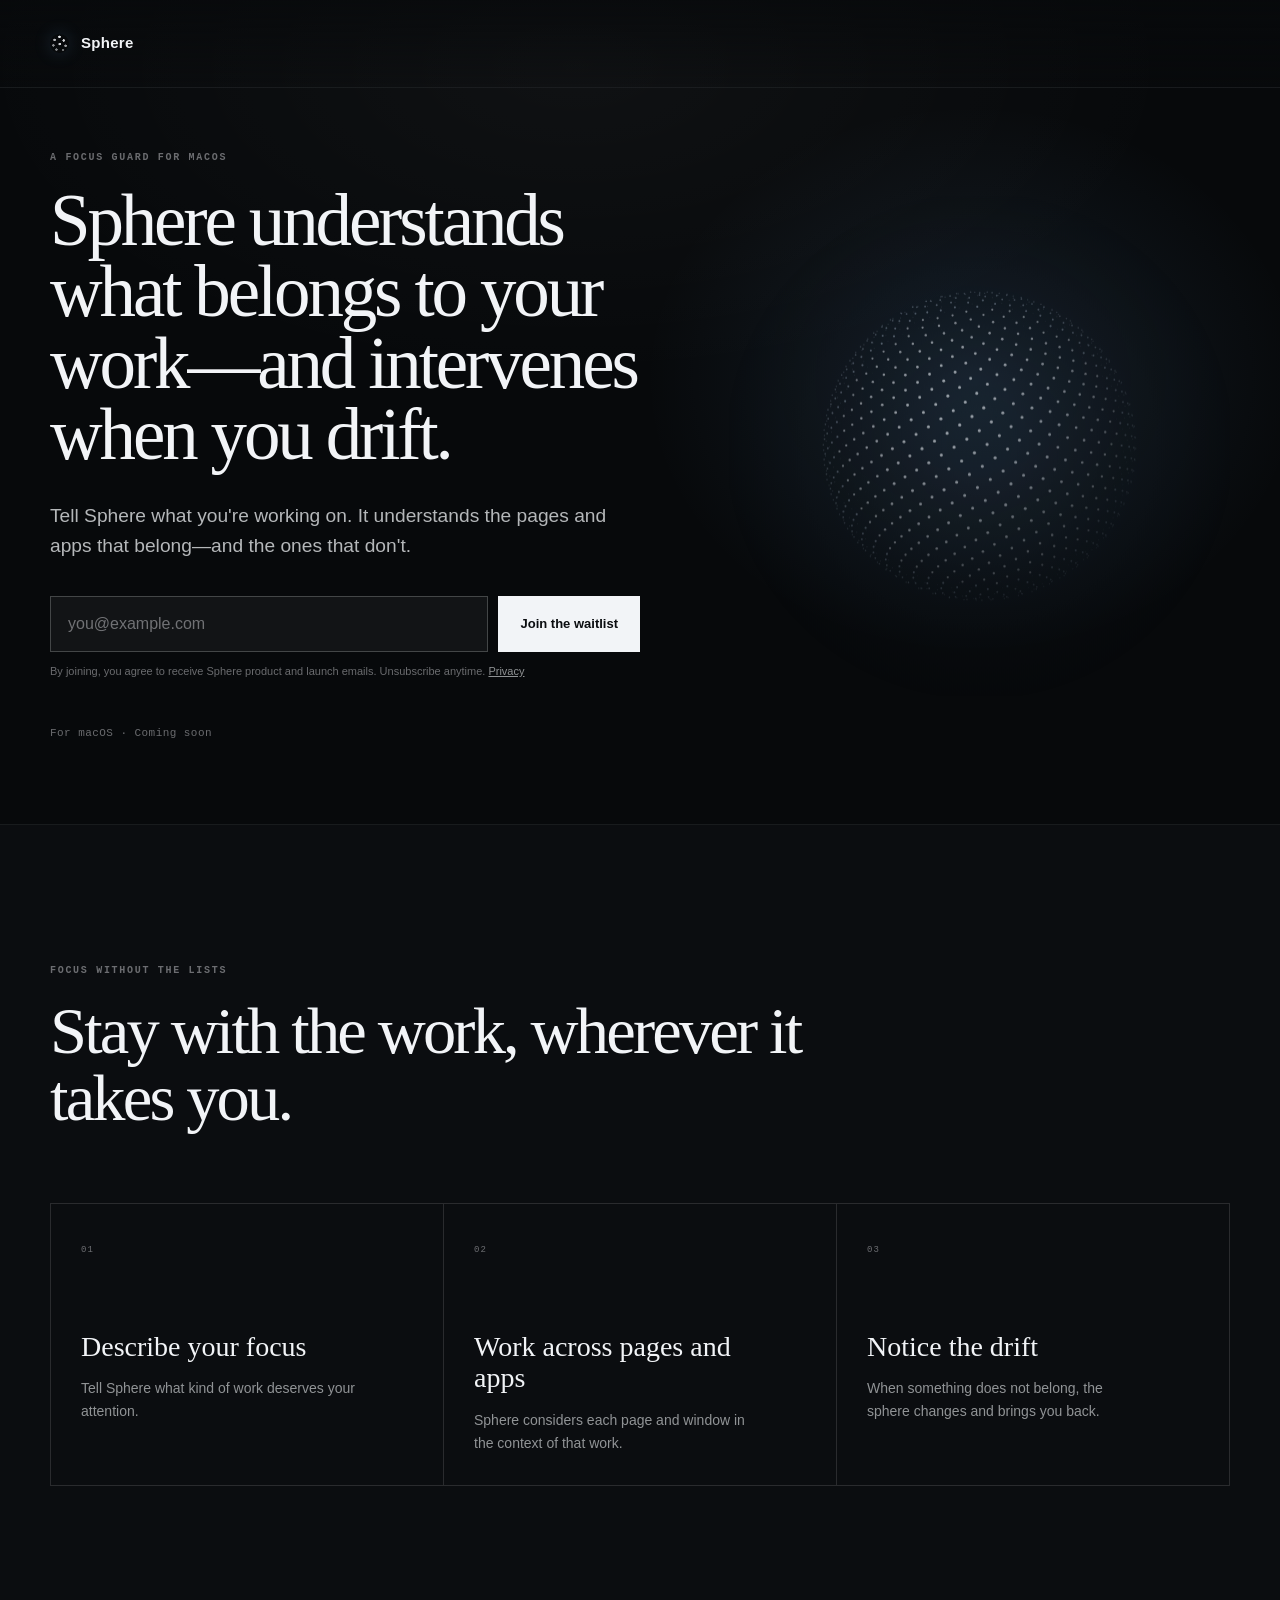
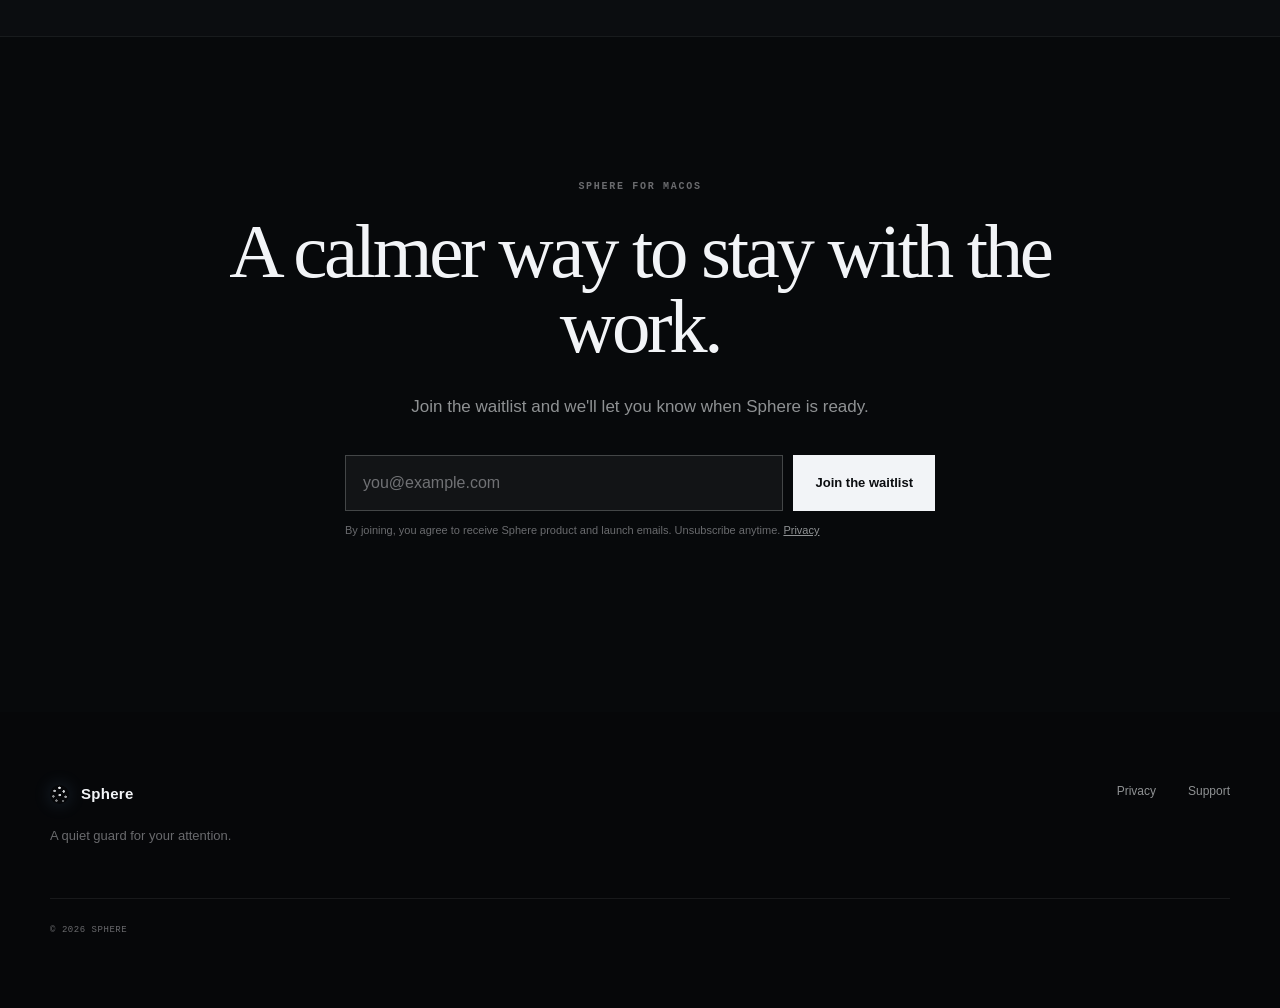
==== commit b48696b0: "Publish the Sphere prelaunch waitlist" ====
--- a/index.html
+++ b/index.html
@@ -6,334 +6,194 @@
     <meta name="theme-color" content="#0b0d10">
     <meta name="robots" content="index, follow">
     <title>Sphere — Focus without shrinking your world</title>
-    <meta name="description" content="Sphere is a direct-download macOS focus guard that judges settled pages and app windows against the broad World of your work.">
+    <meta name="description" content="Sphere understands what belongs to your work—and intervenes when you drift. Join the waitlist for the macOS focus guard.">
     <meta property="og:type" content="website">
     <meta property="og:site_name" content="Sphere">
     <meta property="og:title" content="Sphere — Focus without shrinking your world">
-    <meta property="og:description" content="Sphere is a direct-download macOS focus guard that judges settled pages and app windows against the broad World of your work.">
+    <meta property="og:description" content="Sphere understands what belongs to your work—and intervenes when you drift. Join the waitlist for the macOS focus guard.">
     <meta name="twitter:card" content="summary">
     <meta name="twitter:title" content="Sphere — Focus without shrinking your world">
-    <meta name="twitter:description" content="Sphere is a direct-download macOS focus guard that judges settled pages and app windows against the broad World of your work.">
+    <meta name="twitter:description" content="Sphere understands what belongs to your work—and intervenes when you drift. Join the waitlist for the macOS focus guard.">
     <link rel="canonical" href="https://spherefocus.app/">
     <meta property="og:url" content="https://spherefocus.app/">
+    <link rel="icon" href="/favicon.svg" type="image/svg+xml">
     <link rel="stylesheet" href="/assets/styles.css">
     <script src="/assets/site.js" type="module"></script>
+    <script src="/assets/waitlist.js" type="module"></script>
   </head>
-  <body class="home">
+  <body class="prelaunch-home">
     <a class="skip-link" href="#main">Skip to content</a>
-    
-    <header class="site-header">
+
+    <header class="site-header prelaunch-header">
       <div class="nav-shell">
         <a class="brand" href="/" aria-label="Sphere home">
           <span class="brand-mark" aria-hidden="true"></span>
           <span>Sphere</span>
         </a>
-        <button class="nav-toggle" type="button" aria-expanded="false" aria-controls="primary-nav">
-          <span>Menu</span>
-        </button>
-        <nav class="primary-nav" id="primary-nav" aria-label="Primary">
-          
-      <a href="/" aria-current="page">
-        Overview
-      </a>
-      <a href="/pricing">
-        Pricing
-      </a>
-      <a href="/privacy">
-        Privacy
-      </a>
-      <a href="/support">
-        Support
-      </a>
-        </nav>
       </div>
     </header>
     <main id="main">
-      
-    <section class="hero section-dark">
-      <div class="hero-atmosphere" aria-hidden="true"></div>
-      <div class="wrap hero-grid">
-        <div class="hero-copy">
-          <p class="eyebrow">Direct download for Apple Silicon</p>
-          <h1>Your work is bigger than a blocklist.</h1>
-          <p class="hero-lede">
-            Describe the broad <strong>World</strong> that belongs in your
-            attention. Sphere reads each settled page or native-app window
-            against it. Only a confirmed <strong>Block</strong> wakes the guard.
+
+    <section class="waitlist-hero section-dark">
+      <div class="waitlist-atmosphere" aria-hidden="true"></div>
+      <div class="wrap waitlist-hero-grid">
+        <div class="waitlist-hero-copy">
+          <p class="eyebrow">A focus guard for macOS</p>
+          <h1>Sphere understands what belongs to your work—and intervenes when you drift.</h1>
+          <p class="waitlist-lede">
+            Tell Sphere what you're working on. It understands the pages and apps
+            that belong—and the ones that don't.
           </p>
-          <div class="hero-actions">
-            
-      <span class="guarded-action prelaunch-action">
-        <span class="button primary" aria-disabled="true">Coming soon</span>
-        <span class="action-status">Purchases and downloads are not open yet.</span>
-      </span>
-            <a class="text-link" href="#how">See how Sphere decides <span aria-hidden="true">↓</span></a>
-          </div>
-          <p class="hero-footnote">
-            $14.99/month or $119.99/year · no free trial
-          </p>
-        </div>
-        <figure class="sphere-figure">
-          <div class="sphere-frame">
-            <canvas
-              class="sphere-canvas"
-              data-sphere
-              data-dots="1280"
-              aria-hidden="true"
-            ></canvas>
-            <span class="sphere-label sphere-label-top">Broad World</span>
-            <span class="sphere-label sphere-label-right">Settled identity</span>
-            <span class="sphere-label sphere-label-bottom">Confirmed Block</span>
-          </div>
-          <figcaption>
-            The ball is Sphere’s only always-on surface. Its shape carries the
-            state without becoming another dashboard.
-          </figcaption>
-        </figure>
+
+    <form
+      class="waitlist-form"
+      method="post"
+      action="https://app.loops.so/api/newsletter-form/cmsl8u2a20rrb0j4fygyi262e"
+      data-waitlist-form
+      data-placement="hero"
+      aria-describedby="waitlist-status-hero"
+    >
+      <noscript>
+        <p class="waitlist-noscript">JavaScript is off. Submitting will leave Sphere and show a plain confirmation from Loops.</p>
+      </noscript>
+      <div class="waitlist-fields" id="waitlist-fields-hero" data-waitlist-fields>
+        <label class="visually-hidden" for="waitlist-email-hero">Email address</label>
+        <input
+          id="waitlist-email-hero"
+          type="email"
+          name="email"
+          autocomplete="email"
+          inputmode="email"
+          placeholder="you@example.com"
+          required
+          data-waitlist-email
+        >
+        <input
+          type="hidden"
+          name="mailingLists"
+          value="cmsl9ohw41xax0jzg5lq41in9"
+          data-waitlist-list
+        >
+        <button type="submit" data-waitlist-submit>Join the waitlist</button>
+      </div>
+      <p class="waitlist-consent" data-waitlist-details>
+        By joining, you agree to receive Sphere product and launch emails.
+        Unsubscribe anytime. <a href="/privacy">Privacy</a>
+      </p>
+      <p
+        class="waitlist-status"
+        id="waitlist-status-hero"
+        role="status"
+        aria-live="polite"
+        tabindex="-1"
+        data-waitlist-status
+      ></p>
+    </form>
+          <p class="availability">For macOS <span aria-hidden="true">·</span> Coming soon</p>
+        </div>
+        <div class="waitlist-sphere" aria-hidden="true">
+          <canvas
+            class="sphere-canvas"
+            data-sphere
+            data-dots="1280"
+          ></canvas>
+        </div>
       </div>
     </section>
 
-    <section class="thesis-section">
-      <div class="wrap thesis-grid">
-        <p class="section-index">01 / A different question</p>
-        <div class="thesis-copy">
-          <h2>Timers ask <em>how long</em>. Blocklists ask <em>where</em>. Sphere asks <em>whether this belongs</em>.</h2>
-          <p>
-            Real work crosses browsers, editors, documentation, research, and
-            native tools. A broad World gives Sphere the context to leave that
-            work alone without opening every distracting surface by default.
-          </p>
-        </div>
-      </div>
-      <div class="wrap comparison-grid">
-        
-    <article class="fact-card">
-      <h3>One broad World</h3>
-      <p>You define the subject and kinds of work that belong in your attention. Current task does not ship.</p>
-    </article>
-        
-    <article class="fact-card">
-      <h3>Settled, not twitchy</h3>
-      <p>Sphere waits for a page or native-app window identity to settle before asking the judgment question.</p>
-    </article>
-        
-    <article class="fact-card">
-      <h3>Guard only on certainty</h3>
-      <p>A confirmed Block can deform the ball. An error, outage, malformed answer, or uncertainty fails open.</p>
-    </article>
+    <section class="value-section" aria-labelledby="value-heading">
+      <div class="wrap">
+        <p class="eyebrow">Focus without the lists</p>
+        <h2 id="value-heading">Stay with the work, wherever it takes you.</h2>
+        <div class="value-grid">
+          <article>
+            <span aria-hidden="true">01</span>
+            <h3>Describe your focus</h3>
+            <p>Tell Sphere what kind of work deserves your attention.</p>
+          </article>
+          <article>
+            <span aria-hidden="true">02</span>
+            <h3>Work across pages and apps</h3>
+            <p>Sphere considers each page and window in the context of that work.</p>
+          </article>
+          <article>
+            <span aria-hidden="true">03</span>
+            <h3>Notice the drift</h3>
+            <p>When something does not belong, the sphere changes and brings you back.</p>
+          </article>
+        </div>
       </div>
     </section>
 
-    <section class="how-section section-dark" id="how">
-      <div class="wrap section-heading split-heading">
-        <div>
-          <p class="eyebrow">The World guard</p>
-          <h2>Context first. Judgment second. Intervention last.</h2>
-        </div>
-        <p>
-          Sphere is deliberately conservative about interrupting you. It keeps
-          the judgment narrow and makes the uncertain path quiet.
-        </p>
-      </div>
-      <div class="wrap steps">
-        
-    <article class="step">
-      <p class="step-number" aria-hidden="true">01</p>
-      <div>
-        <h3>Author the World</h3>
-        <p>Describe the broad area of work that deserves your attention: its subject, anchor, and the kinds of activity that belong.</p>
-      </div>
-    </article>
-        
-    <article class="step">
-      <p class="step-number" aria-hidden="true">02</p>
-      <div>
-        <h3>See a real preview</h3>
-        <p>Before payment, onboarding judges a bounded scan of up to seven real open pages so you can see how the World reads.</p>
-      </div>
-    </article>
-        
-    <article class="step">
-      <p class="step-number" aria-hidden="true">03</p>
-      <div>
-        <h3>Let settled work speak</h3>
-        <p>During use, Sphere judges the settled page identity or visible native-app window against that same World.</p>
-      </div>
-    </article>
-        
-    <article class="step">
-      <p class="step-number" aria-hidden="true">04</p>
-      <div>
-        <h3>Move only on Block</h3>
-        <p>Only a confirmed Block activates the guard. Everything uncertain—including service errors—stays out of your way.</p>
-      </div>
-    </article>
+    <section class="waitlist-closing section-dark" aria-labelledby="closing-heading">
+      <div class="wrap waitlist-closing-inner">
+        <p class="eyebrow">Sphere for macOS</p>
+        <h2 id="closing-heading">A calmer way to stay with the work.</h2>
+        <p>Join the waitlist and we'll let you know when Sphere is ready.</p>
+
+    <form
+      class="waitlist-form"
+      method="post"
+      action="https://app.loops.so/api/newsletter-form/cmsl8u2a20rrb0j4fygyi262e"
+      data-waitlist-form
+      data-placement="closing"
+      aria-describedby="waitlist-status-closing"
+    >
+      <noscript>
+        <p class="waitlist-noscript">JavaScript is off. Submitting will leave Sphere and show a plain confirmation from Loops.</p>
+      </noscript>
+      <div class="waitlist-fields" id="waitlist-fields-closing" data-waitlist-fields>
+        <label class="visually-hidden" for="waitlist-email-closing">Email address</label>
+        <input
+          id="waitlist-email-closing"
+          type="email"
+          name="email"
+          autocomplete="email"
+          inputmode="email"
+          placeholder="you@example.com"
+          required
+          data-waitlist-email
+        >
+        <input
+          type="hidden"
+          name="mailingLists"
+          value="cmsl9ohw41xax0jzg5lq41in9"
+          data-waitlist-list
+        >
+        <button type="submit" data-waitlist-submit>Join the waitlist</button>
+      </div>
+      <p class="waitlist-consent" data-waitlist-details>
+        By joining, you agree to receive Sphere product and launch emails.
+        Unsubscribe anytime. <a href="/privacy">Privacy</a>
+      </p>
+      <p
+        class="waitlist-status"
+        id="waitlist-status-closing"
+        role="status"
+        aria-live="polite"
+        tabindex="-1"
+        data-waitlist-status
+      ></p>
+    </form>
       </div>
     </section>
 
-    <section class="preview-section">
-      <div class="wrap preview-grid">
-        <div class="preview-copy">
-          <p class="section-index">02 / Honest before payment</p>
-          <h2>Meet the judgment on your own pages.</h2>
-          <p>
-            Sphere’s onboarding is not a canned tour. You author a real World,
-            then see a bounded live preview before checkout. The preview and
-            paid guard are designed to use the same judgment contract.
-          </p>
-          <p class="quiet">
-            The rows shown here illustrate the interaction language; the app
-            preview uses your actual open pages and windows.
-          </p>
-        </div>
-        <div class="judgment-panel" aria-label="Illustrative Sphere preview states">
-          <div class="panel-head">
-            <span class="tag">Illustrative preview</span>
-            <span>My product world</span>
-          </div>
-          <div class="judgment-row">
-            <span class="verdict-dot allow" aria-hidden="true"></span>
-            <div><strong>Release notes draft</strong><small>Visible work belongs to this World.</small></div>
-            <span class="verdict allow">Left alone</span>
-          </div>
-          <div class="judgment-row">
-            <span class="verdict-dot block" aria-hidden="true"></span>
-            <div><strong>Morning routine video</strong><small>No clear connection to the active World.</small></div>
-            <span class="verdict block">Block</span>
-          </div>
-          <div class="judgment-row">
-            <span class="verdict-dot uncertain" aria-hidden="true"></span>
-            <div><strong>Untitled window</strong><small>Not enough identity to decide.</small></div>
-            <span class="verdict uncertain">Left alone</span>
-          </div>
-          <p class="panel-note">Uncertain never becomes an intervention.</p>
-        </div>
-      </div>
-    </section>
-
-    <section class="fail-open-section section-dark">
-      <div class="wrap fail-open-grid">
-        <div class="fail-open-orbit" aria-hidden="true">
-          <div class="orbit-ring">
-            <canvas class="sphere-canvas small" data-sphere data-dots="560"></canvas>
-          </div>
-        </div>
-        <div>
-          <p class="eyebrow">Calm by construction</p>
-          <h2>Uncertain means untouched.</h2>
-          <p class="lede">
-            A focus guard should not turn its own confusion into your problem.
-            If Sphere cannot reach its service, OpenAI is unavailable, the
-            result is malformed, or the classification remains uncertain, the
-            guard fails open and says it is not guarding.
-          </p>
-          <ul class="signal-list">
-            <li><span>Error</span><strong>No drift</strong></li>
-            <li><span>Uncertain</span><strong>No alarm</strong></li>
-            <li><span>Confirmed Block</span><strong>Guard active</strong></li>
-          </ul>
-        </div>
-      </div>
-    </section>
-
-    <section class="pricing-section">
-      <div class="wrap section-heading split-heading">
-        <div>
-          <p class="section-index">03 / The offer</p>
-          <h2>Simple recurring access. No trial theatre.</h2>
-        </div>
-        <p>
-          Ongoing judgment has an ongoing service cost. Sphere charges
-          immediately after the real onboarding preview and renews until
-          cancelled.
-        </p>
-      </div>
-      <div class="wrap">
-        
-    <div class="plan-grid" aria-label="Sphere subscription plans">
-      <article class="plan-card plan-default">
-        <div class="plan-topline">
-          <span class="tag">Monthly</span>
-          <span class="plan-default-note">Default in the app</span>
-        </div>
-        <p class="plan-price"><span>$14.99</span> / month</p>
-        <p>Charged now, then monthly until cancelled.</p>
-      </article>
-      <article class="plan-card">
-        <div class="plan-topline">
-          <span class="tag">Annual</span>
-          <span class="plan-save">Save $59.89 · 33%</span>
-        </div>
-        <p class="plan-price"><span>$119.99</span> / year</p>
-        <p>About $10/month, billed annually.</p>
-      </article>
-    </div>
-        <div class="offer-strip">
-          <span>Real preview before payment</span>
-          <span>Up to three active Macs</span>
-          <span>Automatic activation</span>
-        </div>
-        <div class="center-action">
-          
-      <span class="guarded-action prelaunch-action">
-        <span class="button primary" aria-disabled="true">Coming soon</span>
-        <span class="action-status">Purchases and downloads are not open yet.</span>
-      </span>
-          <a class="text-link" href="/pricing">Read the full pricing details <span aria-hidden="true">→</span></a>
-        </div>
-      </div>
-    </section>
-
-    <section class="rollout-section section-dark">
-      <div class="wrap rollout-grid">
-        <div>
-          <p class="eyebrow">Capacity-safe launch</p>
-          <h2>Start narrow. Earn the next step.</h2>
-        </div>
-        <div>
-          <p>
-            The initial rollout is capacity-limited for operational safety:
-            payment, activation, privacy, support, and model cost have to stay
-            healthy before capacity expands.
-          </p>
-          <p>
-            This is not a countdown, popularity badge, or promise that seats
-            are almost gone. If checkout is closed, the only honest message is
-            that the next safe cohort is not open yet.
-          </p>
-        </div>
-      </div>
-    </section>
-
-    <section class="closing-section">
-      <div class="wrap closing-inner">
-        <p class="eyebrow">Sphere for macOS</p>
-        <h2>Keep the whole world in view.</h2>
-        <p>Apple-Silicon launch · direct download · not the Mac App Store</p>
-        
-      <span class="guarded-action prelaunch-action">
-        <span class="button primary" aria-disabled="true">Coming soon</span>
-        <span class="action-status">Purchases and downloads are not open yet.</span>
-      </span>
-      </div>
-    </section>
-  
     </main>
-    
-    <footer class="site-footer">
+
+    <footer class="site-footer prelaunch-footer">
       <div class="wrap footer-grid">
         <div>
           <a class="brand footer-brand" href="/">
             <span class="brand-mark" aria-hidden="true"></span>
             <span>Sphere</span>
           </a>
-          <p>A quiet guard for the broad world of your work.</p>
-        </div>
-        <nav class="footer-links" aria-label="Legal and support">
-          <a href="/privacy">Privacy</a><a href="/terms">Terms</a><a href="/refund">Refunds</a><a href="/commercial-disclosure">Seller disclosure</a><a href="/support">Support</a>
+          <p>A quiet guard for your attention.</p>
+        </div>
+        <nav class="footer-links" aria-label="Privacy and support">
+          <a href="/privacy">Privacy</a><a href="/support">Support</a>
         </nav>
         <div class="footer-state">
-          <span>© 2026 Sphere · Prelaunch</span>
+          <span>© 2026 Sphere</span>
         </div>
       </div>
     </footer>
--- a/assets/styles.css
+++ b/assets/styles.css
@@ -1830,3 +1830,373 @@
     transition-duration: 0.01ms !important;
   }
 }
+
+/* Prelaunch waitlist surface. Release pages keep the established rules above. */
+.visually-hidden {
+  position: absolute !important;
+  width: 1px !important;
+  height: 1px !important;
+  padding: 0 !important;
+  margin: -1px !important;
+  overflow: hidden !important;
+  clip: rect(0, 0, 0, 0) !important;
+  white-space: nowrap !important;
+  border: 0 !important;
+}
+
+.prelaunch-header .nav-shell {
+  justify-content: flex-start;
+}
+
+.waitlist-hero {
+  min-height: 820px;
+  overflow: hidden;
+  border-bottom: 1px solid var(--line-soft);
+  display: grid;
+  align-items: center;
+}
+
+.waitlist-atmosphere {
+  position: absolute;
+  inset: 0;
+  pointer-events: none;
+  background:
+    radial-gradient(
+      ellipse 40% 52% at 76% 46%,
+      rgba(116, 178, 240, 0.11),
+      transparent 64%
+    ),
+    radial-gradient(
+      ellipse 72% 58% at 45% 8%,
+      rgba(255, 255, 255, 0.035),
+      transparent 66%
+    );
+}
+
+.waitlist-hero-grid {
+  position: relative;
+  display: grid;
+  grid-template-columns: minmax(0, 1.12fr) minmax(390px, 0.88fr);
+  gap: 42px;
+  align-items: center;
+  padding-block: 150px 82px;
+}
+
+.waitlist-hero-copy {
+  position: relative;
+  z-index: 2;
+}
+
+.waitlist-hero h1,
+.value-section h2,
+.waitlist-closing h2 {
+  margin: 0;
+  font-family: var(--serif);
+  font-weight: 400;
+  letter-spacing: -0.043em;
+}
+
+.waitlist-hero h1 {
+  max-width: 760px;
+  font-size: clamp(54px, 5.7vw, 86px);
+  line-height: 0.98;
+}
+
+.waitlist-lede {
+  max-width: 600px;
+  margin: 30px 0 0;
+  color: var(--ink-75);
+  font-size: clamp(17px, 1.5vw, 20px);
+  line-height: 1.58;
+}
+
+.waitlist-sphere {
+  width: min(100%, 540px);
+  aspect-ratio: 1;
+  justify-self: center;
+}
+
+.waitlist-sphere .sphere-canvas {
+  width: 100%;
+  height: 100%;
+}
+
+.waitlist-form {
+  width: min(100%, 590px);
+  margin-top: 34px;
+}
+
+.waitlist-fields {
+  display: grid;
+  grid-template-columns: minmax(0, 1fr) auto;
+  gap: 10px;
+}
+
+.waitlist-fields input[type="email"] {
+  width: 100%;
+  min-width: 0;
+  min-height: 54px;
+  padding: 14px 17px;
+  border: 1px solid rgba(242, 244, 247, 0.22);
+  border-radius: 0;
+  background: rgba(255, 255, 255, 0.045);
+  color: var(--ink);
+  caret-color: var(--accent);
+  outline: none;
+  transition:
+    border-color 150ms ease,
+    background 150ms ease;
+}
+
+.waitlist-fields input[type="email"]::placeholder {
+  color: var(--ink-42);
+}
+
+.waitlist-fields input[type="email"]:focus {
+  border-color: var(--accent);
+  background: rgba(255, 255, 255, 0.065);
+}
+
+.waitlist-fields button {
+  min-height: 54px;
+  padding: 13px 21px;
+  border: 1px solid var(--ink);
+  border-radius: 0;
+  background: var(--ink);
+  color: var(--bg);
+  cursor: pointer;
+  font-size: 13px;
+  font-weight: 680;
+  white-space: nowrap;
+  transition: opacity 150ms ease;
+}
+
+.waitlist-fields button:hover:not(:disabled) {
+  opacity: 0.82;
+}
+
+.waitlist-fields button:disabled {
+  cursor: wait;
+  opacity: 0.58;
+}
+
+.waitlist-consent,
+.waitlist-noscript,
+.availability {
+  color: var(--ink-42);
+  font-size: 11px;
+  line-height: 1.55;
+}
+
+.waitlist-consent {
+  margin: 11px 0 0;
+}
+
+.waitlist-consent a {
+  color: var(--ink-58);
+}
+
+.waitlist-noscript {
+  margin: 0 0 10px;
+}
+
+.availability {
+  margin: 14px 0 0;
+  font-family: var(--mono);
+  letter-spacing: 0.04em;
+}
+
+.waitlist-status {
+  min-height: 21px;
+  margin: 10px 0 0;
+  color: var(--ink-58);
+  font-size: 12px;
+  line-height: 1.55;
+  outline: none;
+}
+
+.waitlist-status.success {
+  min-height: 54px;
+  display: flex;
+  align-items: center;
+  padding: 14px 17px;
+  border: 1px solid rgba(116, 178, 240, 0.42);
+  background: rgba(116, 178, 240, 0.08);
+  color: var(--ink);
+}
+
+.waitlist-status.error {
+  color: #e7b39f;
+}
+
+.value-section {
+  padding-block: 138px 150px;
+}
+
+.value-section h2 {
+  max-width: 820px;
+  font-size: clamp(48px, 5.2vw, 76px);
+  line-height: 1;
+}
+
+.value-grid {
+  display: grid;
+  grid-template-columns: repeat(3, 1fr);
+  margin-top: 72px;
+  border-top: 1px solid var(--line);
+  border-left: 1px solid var(--line);
+}
+
+.value-grid article {
+  min-height: 270px;
+  padding: 30px;
+  border-right: 1px solid var(--line);
+  border-bottom: 1px solid var(--line);
+}
+
+.value-grid article > span {
+  color: var(--ink-42);
+  font-family: var(--mono);
+  font-size: 9px;
+  letter-spacing: 0.12em;
+}
+
+.value-grid h3 {
+  max-width: 270px;
+  margin: 70px 0 15px;
+  font-family: var(--serif);
+  font-size: 28px;
+  font-weight: 400;
+  line-height: 1.13;
+}
+
+.value-grid p {
+  max-width: 280px;
+  margin: 0;
+  color: var(--ink-58);
+  font-size: 14px;
+}
+
+.waitlist-closing {
+  padding-block: 142px;
+  border-top: 1px solid var(--line-soft);
+}
+
+.waitlist-closing-inner {
+  display: flex;
+  flex-direction: column;
+  align-items: center;
+  text-align: center;
+}
+
+.waitlist-closing h2 {
+  max-width: 860px;
+  font-size: clamp(52px, 6vw, 88px);
+  line-height: 0.98;
+}
+
+.waitlist-closing-inner > p:not(.eyebrow) {
+  margin: 28px 0 0;
+  color: var(--ink-58);
+  font-size: 17px;
+}
+
+.waitlist-closing .waitlist-form {
+  margin-inline: auto;
+  text-align: left;
+}
+
+.support-response {
+  margin-top: 30px;
+  color: var(--ink-42);
+  font-family: var(--mono);
+  font-size: 10px;
+  letter-spacing: 0.04em;
+}
+
+.prelaunch-footer .footer-links {
+  grid-template-columns: repeat(2, auto);
+}
+
+@media (max-width: 1000px) {
+  .waitlist-hero {
+    min-height: auto;
+  }
+
+  .waitlist-hero-grid {
+    grid-template-columns: 1fr;
+    padding-block: 150px 76px;
+  }
+
+  .waitlist-sphere {
+    width: min(100%, 520px);
+    margin-top: -28px;
+  }
+}
+
+@media (max-width: 760px) {
+  .prelaunch-header {
+    background: linear-gradient(180deg, rgba(7, 9, 11, 0.86), transparent);
+    backdrop-filter: none;
+  }
+
+  .waitlist-hero-grid {
+    padding-block: 118px 58px;
+  }
+
+  .waitlist-hero h1 {
+    font-size: clamp(45px, 13.4vw, 64px);
+  }
+
+  .waitlist-lede {
+    margin-top: 24px;
+    font-size: 16px;
+  }
+
+  .waitlist-fields {
+    grid-template-columns: 1fr;
+  }
+
+  .waitlist-fields input[type="email"],
+  .waitlist-fields button {
+    min-height: 52px;
+  }
+
+  .waitlist-sphere {
+    width: min(110%, 440px);
+    margin-top: -18px;
+  }
+
+  .value-section,
+  .waitlist-closing {
+    padding-block: 88px;
+  }
+
+  .value-section h2,
+  .waitlist-closing h2 {
+    font-size: clamp(43px, 12.8vw, 62px);
+  }
+
+  .value-grid {
+    grid-template-columns: 1fr;
+    margin-top: 52px;
+  }
+
+  .value-grid article {
+    min-height: 0;
+    padding: 26px;
+  }
+
+  .value-grid h3 {
+    margin-top: 42px;
+  }
+
+  .waitlist-closing-inner > p:not(.eyebrow) {
+    font-size: 15px;
+  }
+
+  .prelaunch-footer .footer-links {
+    grid-template-columns: repeat(2, auto);
+    justify-content: start;
+  }
+}
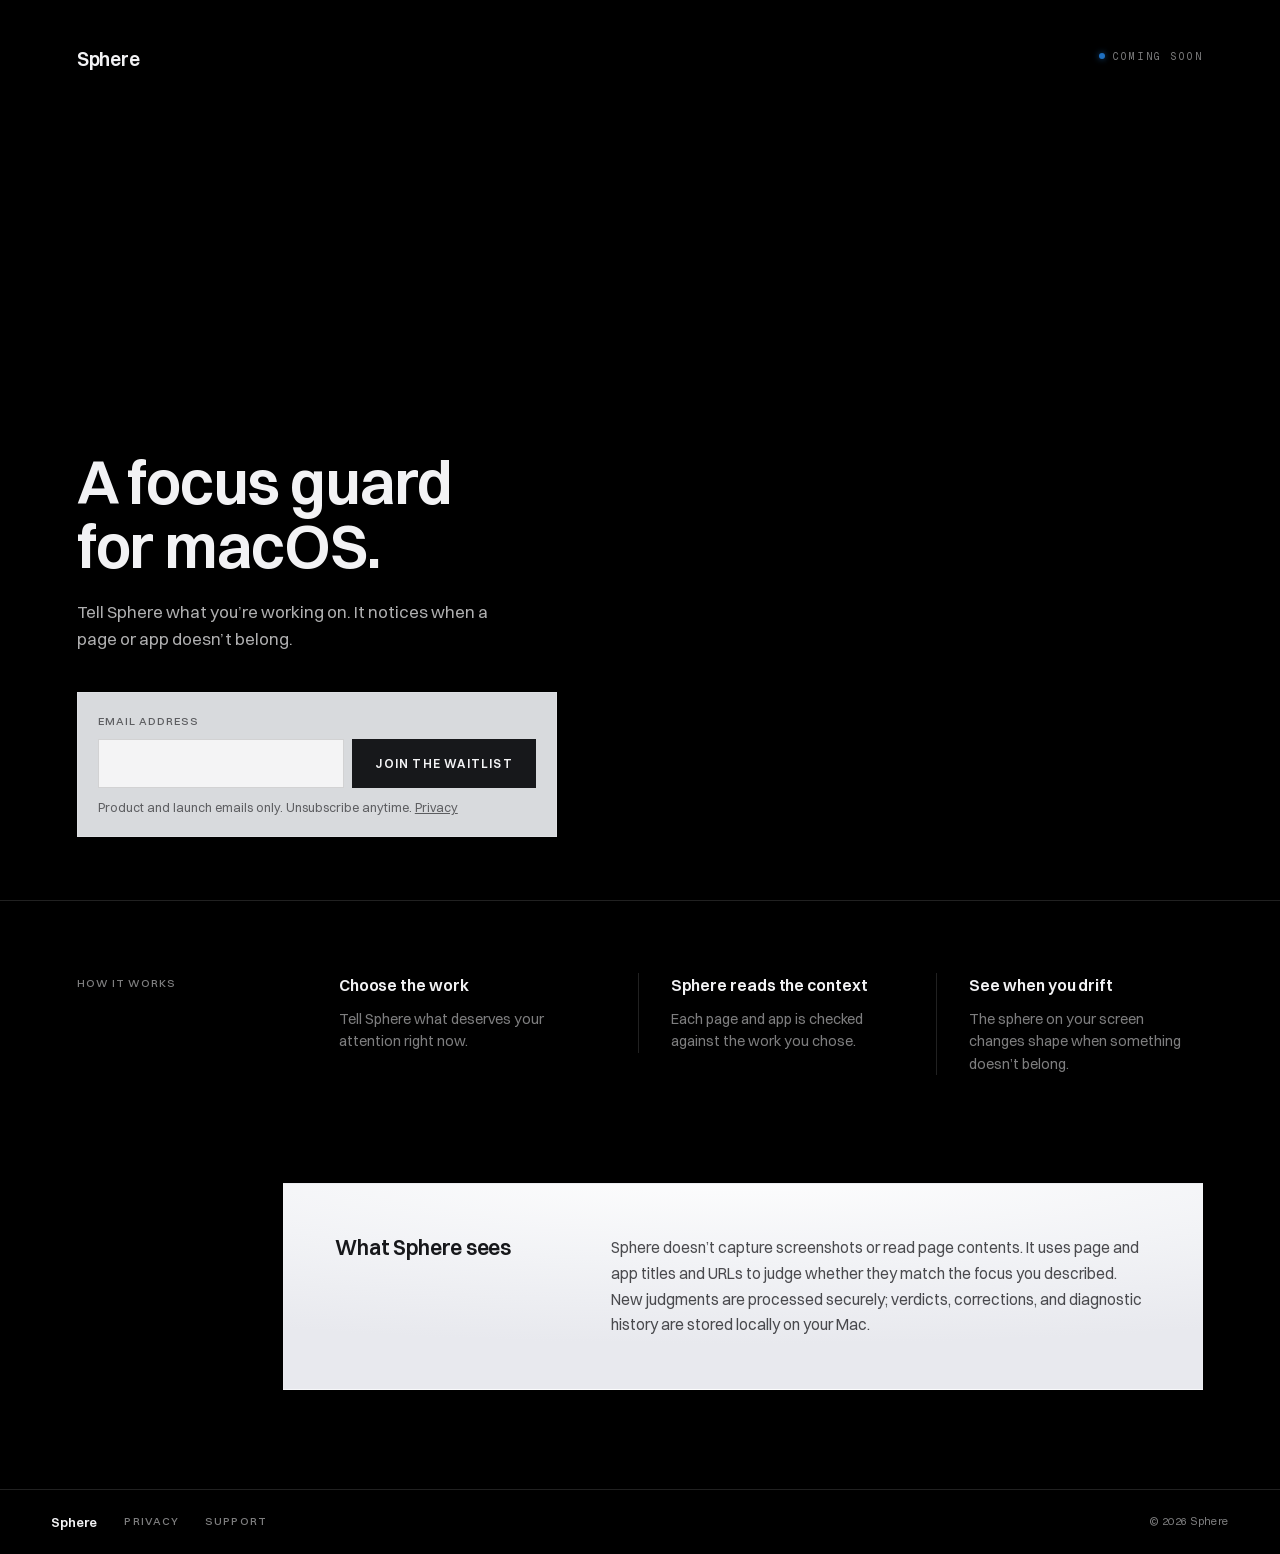
==== commit b2245f82: "Publish the campaign waitlist page Black canvas, spinnable dotted sphere, one frosted waitlist card," ====
--- a/index.html
+++ b/index.html
@@ -3,47 +3,52 @@
   <head>
     <meta charset="utf-8">
     <meta name="viewport" content="width=device-width, initial-scale=1">
-    <meta name="theme-color" content="#0b0d10">
+    <meta name="theme-color" content="#000000">
     <meta name="robots" content="index, follow">
-    <title>Sphere — Focus without shrinking your world</title>
-    <meta name="description" content="Sphere understands what belongs to your work—and intervenes when you drift. Join the waitlist for the macOS focus guard.">
+    <title>Sphere — A focus guard for macOS</title>
+    <meta name="description" content="Sphere is a focus guard for macOS. Tell Sphere what you’re working on. It notices when a page or app doesn’t belong. Join the waitlist.">
     <meta property="og:type" content="website">
     <meta property="og:site_name" content="Sphere">
-    <meta property="og:title" content="Sphere — Focus without shrinking your world">
-    <meta property="og:description" content="Sphere understands what belongs to your work—and intervenes when you drift. Join the waitlist for the macOS focus guard.">
+    <meta property="og:title" content="Sphere — A focus guard for macOS">
+    <meta property="og:description" content="Sphere is a focus guard for macOS. Tell Sphere what you’re working on. It notices when a page or app doesn’t belong. Join the waitlist.">
     <meta name="twitter:card" content="summary">
-    <meta name="twitter:title" content="Sphere — Focus without shrinking your world">
-    <meta name="twitter:description" content="Sphere understands what belongs to your work—and intervenes when you drift. Join the waitlist for the macOS focus guard.">
+    <meta name="twitter:title" content="Sphere — A focus guard for macOS">
+    <meta name="twitter:description" content="Sphere is a focus guard for macOS. Tell Sphere what you’re working on. It notices when a page or app doesn’t belong. Join the waitlist.">
     <link rel="canonical" href="https://spherefocus.app/">
     <meta property="og:url" content="https://spherefocus.app/">
     <link rel="icon" href="/favicon.svg" type="image/svg+xml">
-    <link rel="stylesheet" href="/assets/styles.css">
+    <link rel="stylesheet" href="/assets/prelaunch.css">
     <script src="/assets/site.js" type="module"></script>
     <script src="/assets/waitlist.js" type="module"></script>
   </head>
   <body class="prelaunch-home">
     <a class="skip-link" href="#main">Skip to content</a>
 
-    <header class="site-header prelaunch-header">
-      <div class="nav-shell">
-        <a class="brand" href="/" aria-label="Sphere home">
-          <span class="brand-mark" aria-hidden="true"></span>
-          <span>Sphere</span>
-        </a>
-      </div>
-    </header>
     <main id="main">
 
-    <section class="waitlist-hero section-dark">
-      <div class="waitlist-atmosphere" aria-hidden="true"></div>
-      <div class="wrap waitlist-hero-grid">
-        <div class="waitlist-hero-copy">
-          <p class="eyebrow">A focus guard for macOS</p>
-          <h1>Sphere understands what belongs to your work—and intervenes when you drift.</h1>
-          <p class="waitlist-lede">
-            Tell Sphere what you're working on. It understands the pages and apps
-            that belong—and the ones that don't.
-          </p>
+    <section class="hero">
+      <div class="hero-object" aria-hidden="true">
+        <canvas
+          class="sphere-canvas"
+          data-sphere
+          data-dots="1600"
+          data-ink="#dfe3ec"
+          data-drift
+          data-spin
+        ></canvas>
+      </div>
+      <p class="hero-mark">Sphere</p>
+      <p class="hero-status">
+        <span class="status-dot" aria-hidden="true"></span>
+        Coming soon
+      </p>
+      <div class="hero-copy">
+        <h1>A focus guard for macOS.</h1>
+        <p class="hero-desc">
+          Tell Sphere what you’re working on. It notices when a page
+          or app doesn’t belong.
+        </p>
+        <div class="waitlist-card">
 
     <form
       class="waitlist-form"
@@ -57,28 +62,29 @@
         <p class="waitlist-noscript">JavaScript is off. Submitting will leave Sphere and show a plain confirmation from Loops.</p>
       </noscript>
       <div class="waitlist-fields" id="waitlist-fields-hero" data-waitlist-fields>
-        <label class="visually-hidden" for="waitlist-email-hero">Email address</label>
-        <input
-          id="waitlist-email-hero"
-          type="email"
-          name="email"
-          autocomplete="email"
-          inputmode="email"
-          placeholder="you@example.com"
-          required
-          data-waitlist-email
-        >
+        <label class="field-label" for="waitlist-email-hero">Email address</label>
+        <div class="field-row">
+          <input
+            id="waitlist-email-hero"
+            type="email"
+            name="email"
+            autocomplete="email"
+            inputmode="email"
+            required
+            data-waitlist-email
+          >
+          <button type="submit" data-waitlist-submit>Join the waitlist</button>
+        </div>
         <input
           type="hidden"
           name="mailingLists"
           value="cmsl9ohw41xax0jzg5lq41in9"
           data-waitlist-list
         >
-        <button type="submit" data-waitlist-submit>Join the waitlist</button>
       </div>
       <p class="waitlist-consent" data-waitlist-details>
-        By joining, you agree to receive Sphere product and launch emails.
-        Unsubscribe anytime. <a href="/privacy">Privacy</a>
+        Product and launch emails only. Unsubscribe anytime.
+        <a href="/privacy">Privacy</a>
       </p>
       <p
         class="waitlist-status"
@@ -89,106 +95,43 @@
         data-waitlist-status
       ></p>
     </form>
-          <p class="availability">For macOS <span aria-hidden="true">·</span> Coming soon</p>
-        </div>
-        <div class="waitlist-sphere" aria-hidden="true">
-          <canvas
-            class="sphere-canvas"
-            data-sphere
-            data-dots="1280"
-          ></canvas>
         </div>
       </div>
     </section>
 
-    <section class="value-section" aria-labelledby="value-heading">
-      <div class="wrap">
-        <p class="eyebrow">Focus without the lists</p>
-        <h2 id="value-heading">Stay with the work, wherever it takes you.</h2>
-        <div class="value-grid">
-          <article>
-            <span aria-hidden="true">01</span>
-            <h3>Describe your focus</h3>
-            <p>Tell Sphere what kind of work deserves your attention.</p>
-          </article>
-          <article>
-            <span aria-hidden="true">02</span>
-            <h3>Work across pages and apps</h3>
-            <p>Sphere considers each page and window in the context of that work.</p>
-          </article>
-          <article>
-            <span aria-hidden="true">03</span>
-            <h3>Notice the drift</h3>
-            <p>When something does not belong, the sphere changes and brings you back.</p>
-          </article>
-        </div>
+    <section class="strip" aria-labelledby="how-heading">
+      <h2 class="strip-label" id="how-heading">How it works</h2>
+      <div class="strip-item">
+        <h3>Choose the work</h3>
+        <p>Tell Sphere what deserves your attention right now.</p>
+      </div>
+      <div class="strip-item">
+        <h3>Sphere reads the context</h3>
+        <p>Each page and app is checked against the work you chose.</p>
+      </div>
+      <div class="strip-item">
+        <h3>See when you drift</h3>
+        <p>The sphere on your screen changes shape when something doesn’t belong.</p>
       </div>
     </section>
 
-    <section class="waitlist-closing section-dark" aria-labelledby="closing-heading">
-      <div class="wrap waitlist-closing-inner">
-        <p class="eyebrow">Sphere for macOS</p>
-        <h2 id="closing-heading">A calmer way to stay with the work.</h2>
-        <p>Join the waitlist and we'll let you know when Sphere is ready.</p>
-
-    <form
-      class="waitlist-form"
-      method="post"
-      action="https://app.loops.so/api/newsletter-form/cmsl8u2a20rrb0j4fygyi262e"
-      data-waitlist-form
-      data-placement="closing"
-      aria-describedby="waitlist-status-closing"
-    >
-      <noscript>
-        <p class="waitlist-noscript">JavaScript is off. Submitting will leave Sphere and show a plain confirmation from Loops.</p>
-      </noscript>
-      <div class="waitlist-fields" id="waitlist-fields-closing" data-waitlist-fields>
-        <label class="visually-hidden" for="waitlist-email-closing">Email address</label>
-        <input
-          id="waitlist-email-closing"
-          type="email"
-          name="email"
-          autocomplete="email"
-          inputmode="email"
-          placeholder="you@example.com"
-          required
-          data-waitlist-email
-        >
-        <input
-          type="hidden"
-          name="mailingLists"
-          value="cmsl9ohw41xax0jzg5lq41in9"
-          data-waitlist-list
-        >
-        <button type="submit" data-waitlist-submit>Join the waitlist</button>
-      </div>
-      <p class="waitlist-consent" data-waitlist-details>
-        By joining, you agree to receive Sphere product and launch emails.
-        Unsubscribe anytime. <a href="/privacy">Privacy</a>
-      </p>
-      <p
-        class="waitlist-status"
-        id="waitlist-status-closing"
-        role="status"
-        aria-live="polite"
-        tabindex="-1"
-        data-waitlist-status
-      ></p>
-    </form>
+    <section class="sees" aria-labelledby="sees-heading">
+      <div class="sees-sheet">
+        <h2 id="sees-heading">What Sphere sees</h2>
+        <p>
+          Sphere doesn’t capture screenshots or read page contents. It uses
+          page and app titles and URLs to judge whether they match the focus
+          you described. New judgments are processed securely; verdicts,
+          corrections, and diagnostic history are stored locally on your Mac.
+        </p>
       </div>
     </section>
 
     </main>
 
     <footer class="site-footer prelaunch-footer">
-      <div class="wrap footer-grid">
-        <div>
-          <a class="brand footer-brand" href="/">
-            <span class="brand-mark" aria-hidden="true"></span>
-            <span>Sphere</span>
-          </a>
-          <p>A quiet guard for your attention.</p>
-        </div>
+      <div class="footer-grid">
+        <a class="brand footer-brand" href="/">Sphere</a>
         <nav class="footer-links" aria-label="Privacy and support">
           <a href="/privacy">Privacy</a><a href="/support">Support</a>
         </nav>
--- a/assets/prelaunch.css
+++ b/assets/prelaunch.css
@@ -0,0 +1,801 @@
+/*
+ * Prelaunch waitlist surface — a self-contained stylesheet.
+ *
+ * Sphere's design language, composed as a campaign page rather than an app
+ * window. The black canvas dominates; one very large dotted sphere bleeds
+ * off the top-right edge; the copy anchors bottom-left at scale; and the
+ * only light material on the page is a single frosted, square-edged card
+ * holding the waitlist. Materials and tokens come from the app's theme.css
+ * (Switzer, Geist Mono for the one system label, hairlines, accent
+ * #1f70c1 as live status, radius 0) — the vocabulary, not the layout.
+ * Release pages keep styles.css; nothing here reaches them.
+ */
+
+@font-face {
+  font-family: "Switzer";
+  src: url("/assets/fonts/switzer-regular.woff2") format("woff2");
+  font-weight: 400;
+  font-display: swap;
+}
+
+@font-face {
+  font-family: "Switzer";
+  src: url("/assets/fonts/switzer-medium.woff2") format("woff2");
+  font-weight: 500;
+  font-display: swap;
+}
+
+@font-face {
+  font-family: "Switzer";
+  src: url("/assets/fonts/switzer-semibold.woff2") format("woff2");
+  font-weight: 600;
+  font-display: swap;
+}
+
+@font-face {
+  font-family: "Geist Mono";
+  src: url("/assets/fonts/geist-mono-latin.woff2") format("woff2");
+  font-weight: 400;
+  font-display: swap;
+}
+
+:root {
+  color-scheme: dark;
+  --canvas: #000;
+  --canvas-ink: #f2f2f4;
+  --canvas-ink-72: rgba(242, 242, 244, 0.72);
+  --canvas-ink-55: rgba(242, 242, 244, 0.52);
+  --canvas-hairline: rgba(255, 255, 255, 0.13);
+
+  /* The app's light-mode surface tokens. */
+  --field: radial-gradient(
+    125% 90% at 50% -12%,
+    #ffffff 0%,
+    #f2f3f6 55%,
+    #e8e9ee 100%
+  );
+  --ink: #17181b;
+  --ink-70: rgba(23, 24, 27, 0.77);
+  --ink-55: rgba(23, 24, 27, 0.64);
+  --on-ink: #f4f4f6;
+  --hairline: rgba(0, 0, 0, 0.14);
+  --hairline-soft: rgba(0, 0, 0, 0.07);
+  --accent: #1f70c1;
+  --sel: rgba(145, 175, 215, 0.14);
+  --lift: 0 1px 2px rgba(0, 0, 0, 0.5), 0 24px 64px rgba(0, 0, 0, 0.6);
+
+  --sans: "Switzer", "Helvetica Neue", Helvetica, Arial, sans-serif;
+  --label:
+    "Geist Mono", ui-monospace, "SF Mono", "SFMono-Regular", Menlo, monospace;
+}
+
+* {
+  box-sizing: border-box;
+}
+
+html {
+  background: var(--canvas);
+}
+
+body {
+  margin: 0;
+  min-width: 320px;
+  min-height: 100dvh;
+  display: flex;
+  flex-direction: column;
+  overflow-x: hidden;
+  background: var(--canvas);
+  color: var(--canvas-ink);
+  font-family: var(--sans);
+  font-size: 16px;
+  line-height: 1.55;
+  -webkit-font-smoothing: antialiased;
+  text-rendering: optimizeLegibility;
+}
+
+main {
+  flex: 1;
+  display: flex;
+  flex-direction: column;
+}
+
+::selection {
+  background: rgba(145, 175, 215, 0.35);
+  color: var(--ink);
+}
+
+a {
+  color: inherit;
+}
+
+img,
+canvas {
+  display: block;
+  max-width: 100%;
+}
+
+button,
+input,
+select,
+textarea {
+  font: inherit;
+}
+
+button:disabled {
+  cursor: not-allowed;
+}
+
+:focus-visible {
+  outline: 2px solid var(--accent);
+  outline-offset: 3px;
+}
+
+.visually-hidden {
+  position: absolute !important;
+  width: 1px !important;
+  height: 1px !important;
+  padding: 0 !important;
+  margin: -1px !important;
+  overflow: hidden !important;
+  clip: rect(0, 0, 0, 0) !important;
+  white-space: nowrap !important;
+  border: 0 !important;
+}
+
+.skip-link {
+  position: fixed;
+  top: 12px;
+  left: 12px;
+  z-index: 100;
+  padding: 10px 14px;
+  transform: translateY(-160%);
+  background: var(--canvas-ink);
+  color: var(--canvas);
+  text-decoration: none;
+  font-size: 13px;
+}
+
+.skip-link:focus {
+  transform: translateY(0);
+}
+
+/* Document pages get a small way back; home composes its own mark. */
+
+.site-header {
+  padding: 0 clamp(20px, 4vw, 56px);
+}
+
+.nav-shell {
+  height: 64px;
+  display: flex;
+  align-items: center;
+}
+
+.brand {
+  color: var(--canvas-ink);
+  text-decoration: none;
+  font-size: 16px;
+  font-weight: 600;
+  letter-spacing: -0.01em;
+}
+
+/* The hero: one full-viewport composition. */
+
+.hero {
+  position: relative;
+  min-height: max(580px, 100svh);
+  display: flex;
+  flex-direction: column;
+  justify-content: flex-end;
+  overflow: hidden;
+  padding: 96px clamp(24px, 6vw, 104px) clamp(44px, 7vh, 88px);
+}
+
+/* The object, at scale, cropped by the canvas edge. */
+
+.hero-object {
+  position: absolute;
+  z-index: 1;
+  top: -16%;
+  right: -6%;
+  width: min(64vw, 92vh);
+  max-width: 880px;
+  aspect-ratio: 1;
+  pointer-events: none;
+}
+
+.hero-object .sphere-canvas {
+  width: 100%;
+  height: 100%;
+  /* The container stays inert; the sphere itself takes the pointer so it
+     can be spun. Horizontal drags rotate it; vertical drags still scroll. */
+  pointer-events: auto;
+  touch-action: pan-y;
+  cursor: grab;
+}
+
+.hero-object .sphere-canvas:active {
+  cursor: grabbing;
+}
+
+.hero-mark {
+  position: absolute;
+  z-index: 2;
+  top: clamp(26px, 5vh, 46px);
+  left: clamp(24px, 6vw, 104px);
+  margin: 0;
+  font-size: 19px;
+  font-weight: 600;
+  letter-spacing: -0.01em;
+}
+
+/* The one system label on the page: live status, in the app's own voice. */
+
+.hero-status {
+  position: absolute;
+  z-index: 2;
+  top: clamp(30px, 5.4vh, 50px);
+  right: clamp(24px, 6vw, 104px);
+  display: inline-flex;
+  align-items: center;
+  gap: 8px;
+  margin: 0;
+  color: var(--canvas-ink-55);
+  font-family: var(--label);
+  font-size: 10px;
+  letter-spacing: 0.22em;
+  text-transform: uppercase;
+  /* The label may sit over the sphere's dots; keep it legible without
+     adding chrome. */
+  text-shadow:
+    0 0 6px #000,
+    0 0 3px #000;
+}
+
+.status-dot {
+  width: 6px;
+  height: 6px;
+  border-radius: 50%;
+  flex: none;
+  background: var(--accent);
+  box-shadow: 0 0 6px rgba(31, 112, 193, 0.7);
+  animation: status-breathe 2.6s ease-in-out infinite;
+}
+
+@keyframes status-breathe {
+  0%,
+  100% {
+    opacity: 1;
+    box-shadow: 0 0 6px rgba(31, 112, 193, 0.7);
+  }
+  50% {
+    opacity: 0.45;
+    box-shadow: 0 0 3px rgba(31, 112, 193, 0.35);
+  }
+}
+
+/* Copy: anchored low and left, at campaign scale. */
+
+.hero-copy {
+  position: relative;
+  z-index: 2;
+  max-width: 640px;
+}
+
+h1 {
+  margin: 0;
+  max-width: 13ch;
+  font-size: clamp(40px, 4.8vw, 66px);
+  font-weight: 600;
+  letter-spacing: -0.02em;
+  line-height: 1.04;
+  text-wrap: balance;
+}
+
+.hero-desc {
+  margin: 20px 0 0;
+  max-width: 42ch;
+  color: var(--canvas-ink-72);
+  font-size: 17px;
+  line-height: 1.6;
+}
+
+/* The one light material on the page: a frosted, square-edged card holding
+   the waitlist. The sphere's edge passes behind its blur. */
+
+.waitlist-card {
+  color-scheme: light;
+  width: min(480px, 100%);
+  margin-top: 40px;
+  padding: 20px 20px 18px;
+  background: rgba(240, 242, 246, 0.9);
+  -webkit-backdrop-filter: blur(28px);
+  backdrop-filter: blur(28px);
+  border: 1px solid rgba(255, 255, 255, 0.16);
+  box-shadow: var(--lift);
+  color: var(--ink);
+}
+
+.waitlist-form {
+  width: 100%;
+}
+
+.field-label {
+  display: block;
+  margin-bottom: 9px;
+  color: var(--ink-55);
+  font-size: 11px;
+  font-weight: 500;
+  letter-spacing: 0.09em;
+  text-transform: uppercase;
+}
+
+.field-row {
+  display: grid;
+  grid-template-columns: minmax(0, 1fr) auto;
+  gap: 8px;
+}
+
+/* The success state hides the fields via the hidden attribute; an authored
+   display would silently win over it. */
+.waitlist-fields[hidden] {
+  display: none;
+}
+
+.waitlist-fields input[type="email"] {
+  width: 100%;
+  min-width: 0;
+  min-height: 46px;
+  padding: 11px 13px;
+  border: 1px solid var(--hairline);
+  border-radius: 0;
+  background: rgba(255, 255, 255, 0.72);
+  color: var(--ink);
+  caret-color: var(--accent);
+  outline: none;
+  transition:
+    border-color 150ms ease,
+    background 150ms ease;
+}
+
+.waitlist-fields input[type="email"]:focus {
+  border-color: var(--accent);
+  background: #fff;
+}
+
+.waitlist-fields input[type="email"]:focus-visible {
+  outline: 2px solid var(--accent);
+  outline-offset: 1px;
+}
+
+.waitlist-fields button {
+  min-height: 46px;
+  padding: 0 22px;
+  border: 1px solid var(--ink);
+  border-radius: 0;
+  background: var(--ink);
+  color: var(--on-ink);
+  cursor: pointer;
+  font-size: 12px;
+  font-weight: 600;
+  letter-spacing: 0.1em;
+  text-transform: uppercase;
+  white-space: nowrap;
+  transition: opacity 150ms ease;
+}
+
+.waitlist-fields button:hover:not(:disabled) {
+  opacity: 0.85;
+}
+
+.waitlist-fields button:disabled {
+  cursor: wait;
+  opacity: 0.55;
+}
+
+.waitlist-consent,
+.waitlist-noscript {
+  color: var(--ink-55);
+  font-size: 12.5px;
+  line-height: 1.5;
+}
+
+.waitlist-consent {
+  margin: 11px 0 0;
+}
+
+.waitlist-consent a {
+  color: var(--ink-55);
+}
+
+.waitlist-noscript {
+  margin: 0 0 10px;
+}
+
+.waitlist-status {
+  min-height: 0;
+  margin: 0;
+  color: var(--ink-55);
+  font-size: 13px;
+  line-height: 1.5;
+  outline: none;
+}
+
+.waitlist-status.success,
+.waitlist-status.error {
+  margin-top: 12px;
+}
+
+.waitlist-status.success {
+  padding: 13px 14px;
+  border-left: 2px solid var(--accent);
+  background: var(--sel);
+  color: var(--ink);
+  font-size: 14px;
+}
+
+.waitlist-status.error {
+  padding: 2px 0 2px 10px;
+  border-left: 2px solid var(--ink);
+  color: var(--ink);
+  font-weight: 500;
+}
+
+/* How it works: one compact strip, label left, three plain sentences
+   divided by fine rules. */
+
+.strip {
+  display: grid;
+  grid-template-columns: minmax(150px, 230px) repeat(3, minmax(0, 1fr));
+  gap: 32px;
+  align-items: start;
+  border-top: 1px solid var(--canvas-hairline);
+  padding: clamp(52px, 8vh, 88px) clamp(24px, 6vw, 104px);
+}
+
+.strip-label {
+  margin: 2px 0 0;
+  color: var(--canvas-ink-55);
+  font-size: 11px;
+  font-weight: 500;
+  letter-spacing: 0.09em;
+  text-transform: uppercase;
+}
+
+.strip-item {
+  min-width: 0;
+}
+
+.strip-item + .strip-item {
+  border-left: 1px solid var(--canvas-hairline);
+  padding-left: 32px;
+}
+
+.strip-item h3 {
+  margin: 0;
+  font-size: 16px;
+  font-weight: 600;
+  letter-spacing: -0.005em;
+}
+
+.strip-item p {
+  margin: 10px 0 0;
+  max-width: 34ch;
+  color: var(--canvas-ink-55);
+  font-size: 14.5px;
+  line-height: 1.55;
+}
+
+/* What Sphere sees: one light sheet, weighted to the right. */
+
+.sees {
+  padding: clamp(16px, 4vh, 48px) clamp(24px, 6vw, 104px)
+    clamp(72px, 11vh, 128px);
+}
+
+.sees-sheet {
+  color-scheme: light;
+  width: min(920px, 100%);
+  margin-left: auto;
+  display: grid;
+  grid-template-columns: minmax(170px, 240px) minmax(0, 1fr);
+  gap: 36px;
+  padding: clamp(28px, 4vw, 52px);
+  background: var(--field);
+  color: var(--ink);
+  border: 1px solid var(--canvas-hairline);
+  box-shadow: var(--lift);
+}
+
+.sees-sheet h2 {
+  margin: 0;
+  font-size: 21px;
+  font-weight: 600;
+  letter-spacing: -0.01em;
+  line-height: 1.2;
+}
+
+.sees-sheet p {
+  margin: 0;
+  max-width: 60ch;
+  color: var(--ink-70);
+  font-size: 15.5px;
+  line-height: 1.65;
+}
+
+/* Footer: one quiet row on the canvas. */
+
+.site-footer {
+  border-top: 1px solid var(--canvas-hairline);
+  padding: 0 clamp(20px, 4vw, 56px);
+}
+
+.footer-grid {
+  min-height: 64px;
+  display: flex;
+  align-items: center;
+  gap: 28px;
+}
+
+.footer-brand {
+  font-size: 13px;
+}
+
+.footer-links {
+  display: flex;
+  gap: 26px;
+}
+
+.footer-links a {
+  color: var(--canvas-ink-55);
+  font-size: 11px;
+  font-weight: 500;
+  letter-spacing: 0.1em;
+  text-transform: uppercase;
+  text-decoration: none;
+}
+
+.footer-links a:hover {
+  color: var(--canvas-ink);
+  text-decoration: underline;
+  text-underline-offset: 3px;
+}
+
+.footer-state {
+  margin-left: auto;
+  color: var(--canvas-ink-55);
+  font-size: 11px;
+  letter-spacing: 0.04em;
+}
+
+/* Privacy and support: a light document sheet on the canvas. */
+
+.doc-stage {
+  flex: 1;
+  display: grid;
+  justify-items: center;
+  padding: clamp(8px, 2vh, 24px) clamp(16px, 4vw, 56px) clamp(28px, 5vh, 64px);
+}
+
+.doc-panel {
+  color-scheme: light;
+  width: min(860px, 100%);
+  height: fit-content;
+  padding: clamp(30px, 5vw, 56px) clamp(24px, 5vw, 64px);
+  background: var(--field);
+  color: var(--ink);
+  border: 1px solid var(--canvas-hairline);
+  box-shadow: var(--lift);
+}
+
+.page-hero .eyebrow {
+  margin: 0;
+  color: var(--ink-55);
+  font-family: var(--label);
+  font-size: 10px;
+  letter-spacing: 0.22em;
+  text-transform: uppercase;
+}
+
+.page-hero h1 {
+  margin: 16px 0 0;
+  max-width: 18ch;
+  font-size: clamp(26px, 3.4vw, 34px);
+  line-height: 1.12;
+}
+
+.page-hero .lede {
+  margin: 14px 0 0;
+  max-width: 56ch;
+  color: var(--ink-70);
+  font-size: 15.5px;
+  line-height: 1.6;
+}
+
+.legal-updated {
+  margin: 34px 0 0;
+  color: var(--ink-55);
+  font-size: 11px;
+  font-weight: 500;
+  letter-spacing: 0.09em;
+  text-transform: uppercase;
+}
+
+.legal-page section {
+  margin-top: 30px;
+  padding-top: 24px;
+  border-top: 1px solid var(--hairline-soft);
+}
+
+.legal-page h2 {
+  margin: 0 0 10px;
+  font-size: 15px;
+  font-weight: 600;
+  letter-spacing: -0.005em;
+}
+
+.legal-page p {
+  margin: 0 0 12px;
+  max-width: 72ch;
+  color: var(--ink-70);
+  font-size: 14.5px;
+  line-height: 1.65;
+}
+
+.legal-page p:last-child {
+  margin-bottom: 0;
+}
+
+.text-link {
+  color: var(--ink);
+  text-decoration: underline;
+  text-underline-offset: 3px;
+}
+
+.tag {
+  display: block;
+  margin-bottom: 8px;
+  color: var(--ink-55);
+  font-size: 11px;
+  font-weight: 500;
+  letter-spacing: 0.09em;
+  text-transform: uppercase;
+}
+
+.support-contact {
+  display: grid;
+  grid-template-columns: minmax(0, 1fr) auto;
+  gap: 20px;
+  align-items: center;
+  margin-top: 34px;
+  padding: 24px 0;
+  border-top: 1px solid var(--hairline);
+  border-bottom: 1px solid var(--hairline-soft);
+}
+
+.support-contact p {
+  margin: 0;
+  font-size: 17px;
+  font-weight: 500;
+  color: var(--ink);
+  overflow-wrap: anywhere;
+}
+
+.button.secondary {
+  display: inline-flex;
+  align-items: center;
+  padding: 13px 20px;
+  border: 1px solid var(--ink);
+  background: transparent;
+  color: var(--ink);
+  cursor: pointer;
+  font-size: 12px;
+  font-weight: 600;
+  letter-spacing: 0.1em;
+  text-transform: uppercase;
+  text-decoration: none;
+  transition:
+    background 150ms ease,
+    color 150ms ease;
+}
+
+.button.secondary:hover {
+  background: var(--ink);
+  color: var(--on-ink);
+}
+
+.support-safety {
+  margin-top: 28px;
+  color: var(--ink-70);
+  font-size: 14px;
+  line-height: 1.6;
+}
+
+.support-safety strong {
+  color: var(--ink);
+  font-weight: 600;
+}
+
+.support-response {
+  margin-top: 20px;
+}
+
+.support-response p {
+  margin: 0;
+  color: var(--ink-55);
+  font-size: 12px;
+}
+
+/* Responsive. */
+
+@media (max-width: 900px) {
+  .hero {
+    padding-inline: 22px;
+  }
+
+  .hero-object {
+    top: -6%;
+    right: -22%;
+    width: min(96vw, 60vh);
+  }
+
+  .hero-mark {
+    left: 22px;
+  }
+
+  .hero-status {
+    right: 22px;
+  }
+
+  h1 {
+    font-size: clamp(34px, 9.6vw, 46px);
+  }
+
+  .hero-desc {
+    font-size: 16px;
+  }
+
+  .field-row {
+    grid-template-columns: 1fr;
+  }
+
+  .strip {
+    grid-template-columns: 1fr;
+    gap: 0;
+    padding-block: 44px 8px;
+  }
+
+  .strip-label {
+    margin-bottom: 8px;
+  }
+
+  .strip-item {
+    padding-block: 22px 24px;
+  }
+
+  .strip-item + .strip-item {
+    border-left: none;
+    border-top: 1px solid var(--canvas-hairline);
+    padding-left: 0;
+  }
+
+  .sees-sheet {
+    grid-template-columns: 1fr;
+    gap: 18px;
+  }
+
+  .support-contact {
+    grid-template-columns: 1fr;
+    align-items: start;
+  }
+}
+
+@media (prefers-reduced-motion: reduce) {
+  .status-dot {
+    animation: none;
+  }
+
+  * {
+    transition-duration: 0.01ms !important;
+  }
+}
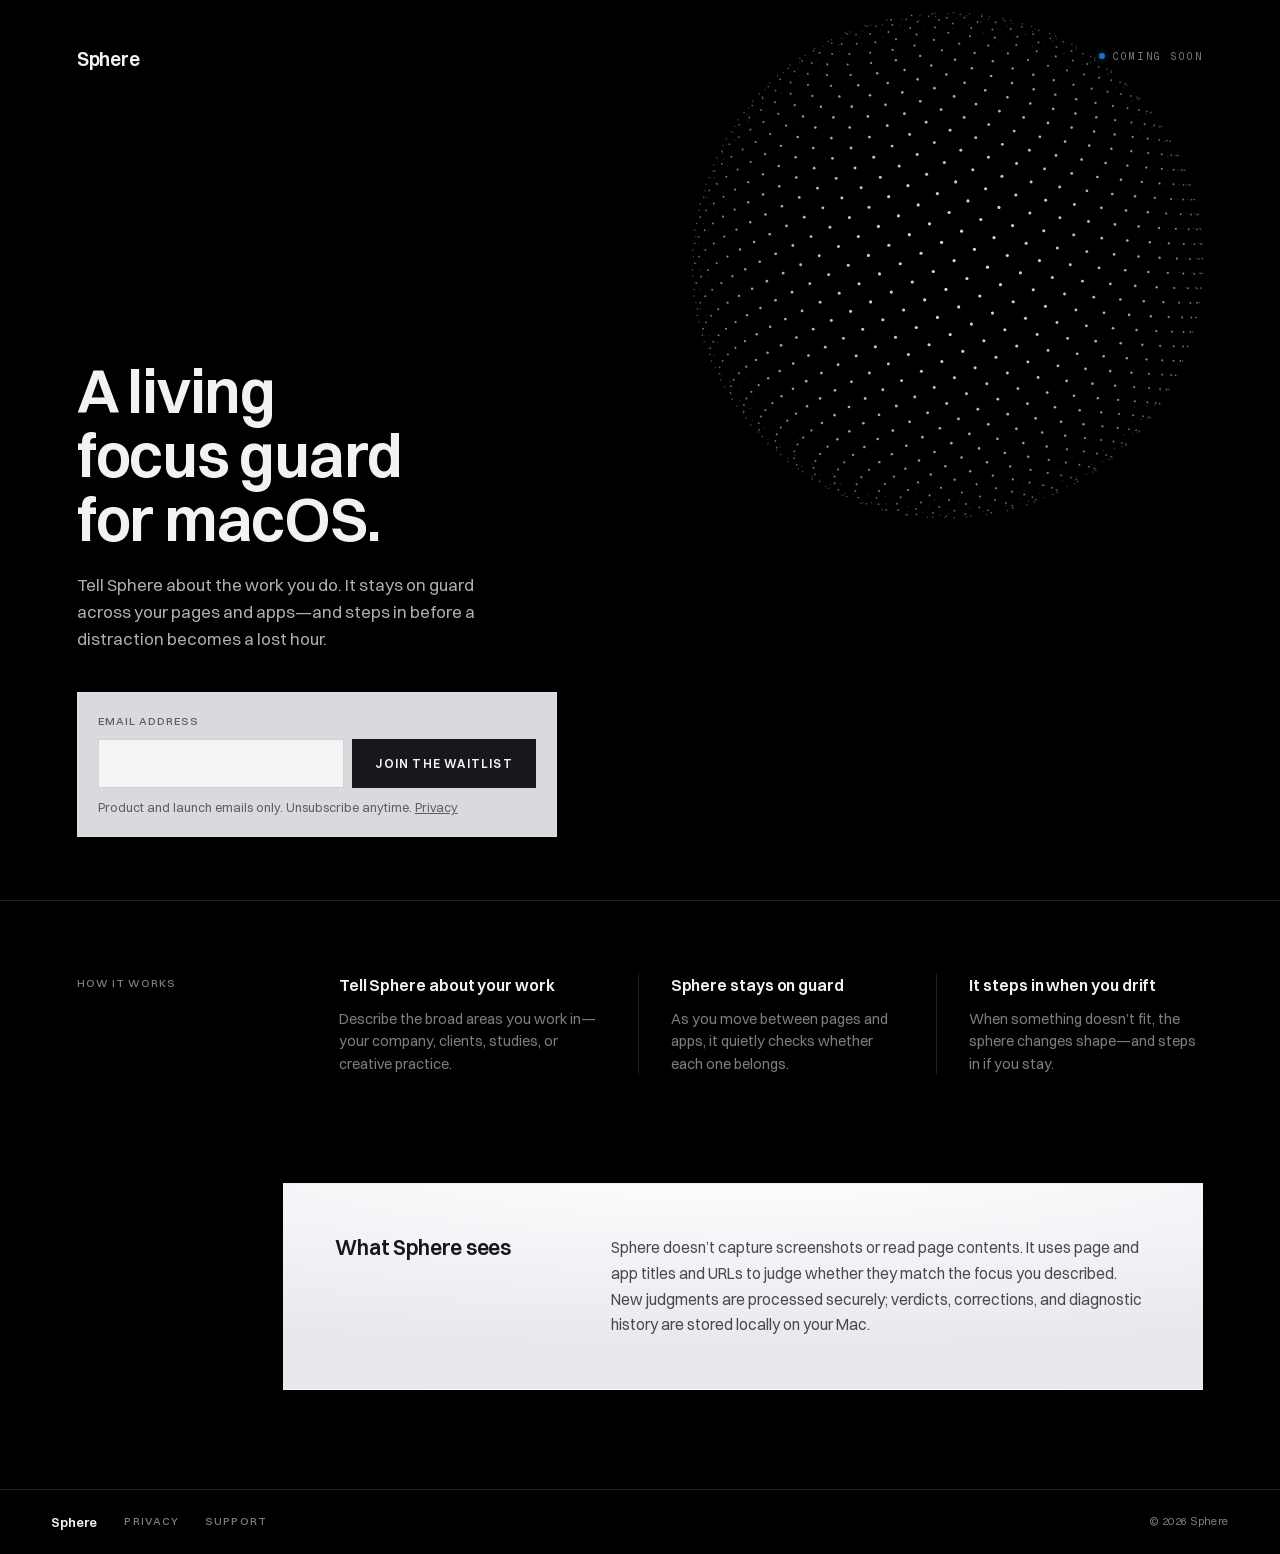
==== commit caf70122: "Publish living focus guard copy" ====
--- a/index.html
+++ b/index.html
@@ -5,15 +5,15 @@
     <meta name="viewport" content="width=device-width, initial-scale=1">
     <meta name="theme-color" content="#000000">
     <meta name="robots" content="index, follow">
-    <title>Sphere — A focus guard for macOS</title>
-    <meta name="description" content="Sphere is a focus guard for macOS. Tell Sphere what you’re working on. It notices when a page or app doesn’t belong. Join the waitlist.">
+    <title>Sphere — A living focus guard for macOS</title>
+    <meta name="description" content="Sphere is a living focus guard for macOS. Tell it about the work you do, and it stays on guard across your pages and apps. Join the waitlist.">
     <meta property="og:type" content="website">
     <meta property="og:site_name" content="Sphere">
-    <meta property="og:title" content="Sphere — A focus guard for macOS">
-    <meta property="og:description" content="Sphere is a focus guard for macOS. Tell Sphere what you’re working on. It notices when a page or app doesn’t belong. Join the waitlist.">
+    <meta property="og:title" content="Sphere — A living focus guard for macOS">
+    <meta property="og:description" content="Sphere is a living focus guard for macOS. Tell it about the work you do, and it stays on guard across your pages and apps. Join the waitlist.">
     <meta name="twitter:card" content="summary">
-    <meta name="twitter:title" content="Sphere — A focus guard for macOS">
-    <meta name="twitter:description" content="Sphere is a focus guard for macOS. Tell Sphere what you’re working on. It notices when a page or app doesn’t belong. Join the waitlist.">
+    <meta name="twitter:title" content="Sphere — A living focus guard for macOS">
+    <meta name="twitter:description" content="Sphere is a living focus guard for macOS. Tell it about the work you do, and it stays on guard across your pages and apps. Join the waitlist.">
     <link rel="canonical" href="https://spherefocus.app/">
     <meta property="og:url" content="https://spherefocus.app/">
     <link rel="icon" href="/favicon.svg" type="image/svg+xml">
@@ -43,10 +43,10 @@
         Coming soon
       </p>
       <div class="hero-copy">
-        <h1>A focus guard for macOS.</h1>
+        <h1>A living focus guard for macOS.</h1>
         <p class="hero-desc">
-          Tell Sphere what you’re working on. It notices when a page
-          or app doesn’t belong.
+          Tell Sphere about the work you do. It stays on guard across your
+          pages and apps—and steps in before a distraction becomes a lost hour.
         </p>
         <div class="waitlist-card">
 
@@ -102,16 +102,16 @@
     <section class="strip" aria-labelledby="how-heading">
       <h2 class="strip-label" id="how-heading">How it works</h2>
       <div class="strip-item">
-        <h3>Choose the work</h3>
-        <p>Tell Sphere what deserves your attention right now.</p>
+        <h3>Tell Sphere about your work</h3>
+        <p>Describe the broad areas you work in—your company, clients, studies, or creative practice.</p>
       </div>
       <div class="strip-item">
-        <h3>Sphere reads the context</h3>
-        <p>Each page and app is checked against the work you chose.</p>
+        <h3>Sphere stays on guard</h3>
+        <p>As you move between pages and apps, it quietly checks whether each one belongs.</p>
       </div>
       <div class="strip-item">
-        <h3>See when you drift</h3>
-        <p>The sphere on your screen changes shape when something doesn’t belong.</p>
+        <h3>It steps in when you drift</h3>
+        <p>When something doesn’t fit, the sphere changes shape—and steps in if you stay.</p>
       </div>
     </section>
 
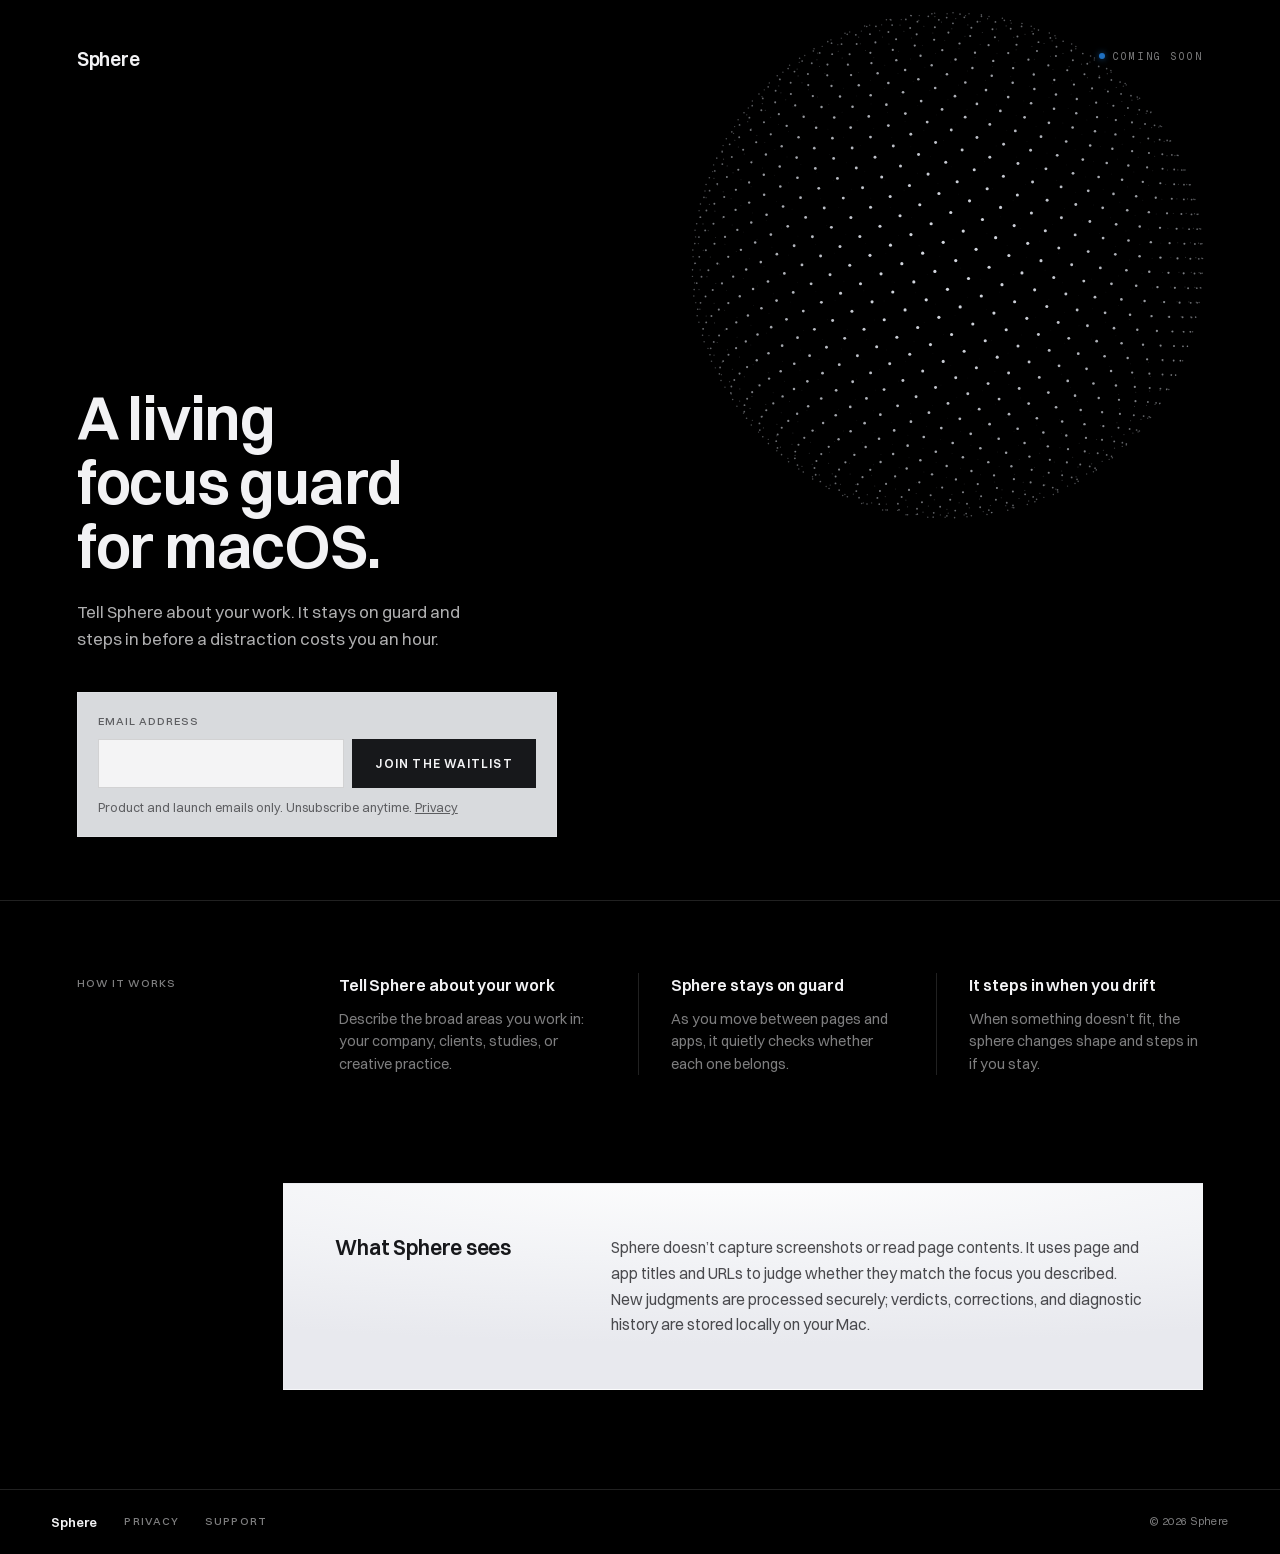
==== commit 15b767e6: "Publish shorter guard copy" ====
--- a/index.html
+++ b/index.html
@@ -5,14 +5,14 @@
     <meta name="viewport" content="width=device-width, initial-scale=1">
     <meta name="theme-color" content="#000000">
     <meta name="robots" content="index, follow">
-    <title>Sphere — A living focus guard for macOS</title>
+    <title>Sphere | A living focus guard for macOS</title>
     <meta name="description" content="Sphere is a living focus guard for macOS. Tell it about the work you do, and it stays on guard across your pages and apps. Join the waitlist.">
     <meta property="og:type" content="website">
     <meta property="og:site_name" content="Sphere">
-    <meta property="og:title" content="Sphere — A living focus guard for macOS">
+    <meta property="og:title" content="Sphere | A living focus guard for macOS">
     <meta property="og:description" content="Sphere is a living focus guard for macOS. Tell it about the work you do, and it stays on guard across your pages and apps. Join the waitlist.">
     <meta name="twitter:card" content="summary">
-    <meta name="twitter:title" content="Sphere — A living focus guard for macOS">
+    <meta name="twitter:title" content="Sphere | A living focus guard for macOS">
     <meta name="twitter:description" content="Sphere is a living focus guard for macOS. Tell it about the work you do, and it stays on guard across your pages and apps. Join the waitlist.">
     <link rel="canonical" href="https://spherefocus.app/">
     <meta property="og:url" content="https://spherefocus.app/">
@@ -45,8 +45,8 @@
       <div class="hero-copy">
         <h1>A living focus guard for macOS.</h1>
         <p class="hero-desc">
-          Tell Sphere about the work you do. It stays on guard across your
-          pages and apps—and steps in before a distraction becomes a lost hour.
+          Tell Sphere about your work. It stays on guard and steps in before a
+          distraction costs you an hour.
         </p>
         <div class="waitlist-card">
 
@@ -103,7 +103,7 @@
       <h2 class="strip-label" id="how-heading">How it works</h2>
       <div class="strip-item">
         <h3>Tell Sphere about your work</h3>
-        <p>Describe the broad areas you work in—your company, clients, studies, or creative practice.</p>
+        <p>Describe the broad areas you work in: your company, clients, studies, or creative practice.</p>
       </div>
       <div class="strip-item">
         <h3>Sphere stays on guard</h3>
@@ -111,7 +111,7 @@
       </div>
       <div class="strip-item">
         <h3>It steps in when you drift</h3>
-        <p>When something doesn’t fit, the sphere changes shape—and steps in if you stay.</p>
+        <p>When something doesn’t fit, the sphere changes shape and steps in if you stay.</p>
       </div>
     </section>
 
